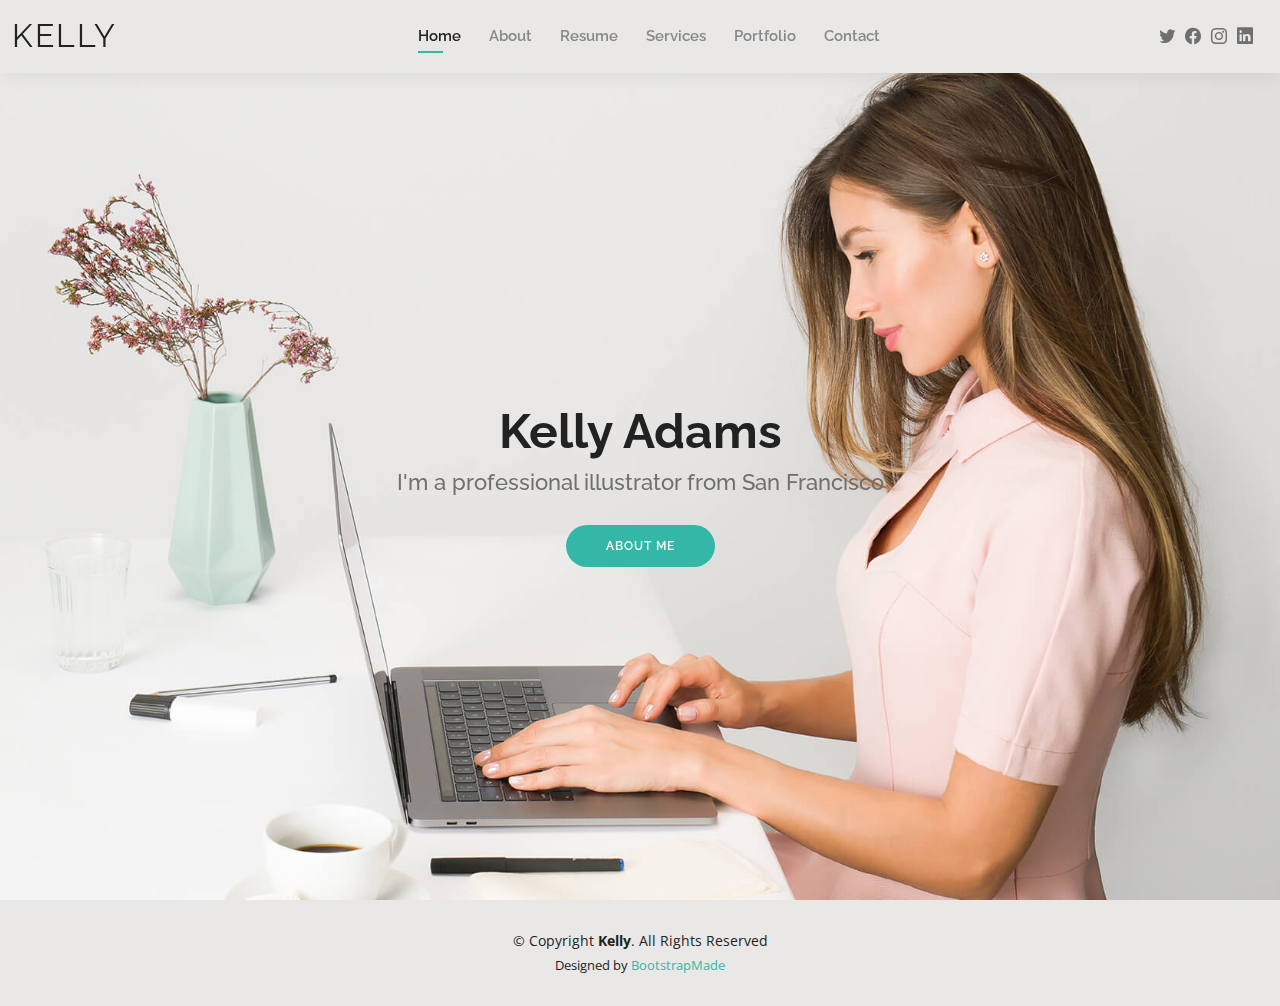
==== PersonalSite2/index.html @ 8f0695ad "commit adding pictures" ====
<!DOCTYPE html>
<html lang="en">

<head>
  <meta charset="utf-8">
  <meta content="width=device-width, initial-scale=1.0" name="viewport">

  <title>Kelly Bootstrap Template - Index</title>
  <meta content="" name="description">
  <meta content="" name="keywords">

  <!-- Favicons -->
  <link href="assets/img/favicon.png" rel="icon">
  <link href="assets/img/apple-touch-icon.png" rel="apple-touch-icon">

  <!-- Google Fonts -->
  <link href="https://fonts.googleapis.com/css?family=Open+Sans:300,300i,400,400i,600,600i,700,700i|Raleway:300,300i,400,400i,500,500i,600,600i,700,700i|Poppins:300,300i,400,400i,500,500i,600,600i,700,700i" rel="stylesheet">

  <!-- Vendor CSS Files -->
  <link href="assets/vendor/aos/aos.css" rel="stylesheet">
  <link href="assets/vendor/bootstrap/css/bootstrap.min.css" rel="stylesheet">
  <link href="assets/vendor/bootstrap-icons/bootstrap-icons.css" rel="stylesheet">
  <link href="assets/vendor/boxicons/css/boxicons.min.css" rel="stylesheet">
  <link href="assets/vendor/glightbox/css/glightbox.min.css" rel="stylesheet">
  <link href="assets/vendor/swiper/swiper-bundle.min.css" rel="stylesheet">

  <!-- Template Main CSS File -->
  <link href="assets/css/style.css" rel="stylesheet">

  <!-- =======================================================
  * Template Name: Kelly - v4.3.0
  * Template URL: https://bootstrapmade.com/kelly-free-bootstrap-cv-resume-html-template/
  * Author: BootstrapMade.com
  * License: https://bootstrapmade.com/license/
  ======================================================== -->
</head>

<body>

  <!-- ======= Header ======= -->
  <header id="header" class="fixed-top">
    <div class="container-fluid d-flex justify-content-between align-items-center">

      <h1 class="logo me-auto me-lg-0"><a href="index.html">Kelly</a></h1>
      <!-- Uncomment below if you prefer to use an image logo -->
      <!-- <a href="index.html" class="logo"><img src="assets/img/logo.png" alt="" class="img-fluid"></a>-->

      <nav id="navbar" class="navbar order-last order-lg-0">
        <ul>
          <li><a class="active" href="index.html">Home</a></li>
          <li><a href="about.html">About</a></li>
          <li><a href="resume.html">Resume</a></li>
          <li><a href="services.html">Services</a></li>
          <li><a href="portfolio.html">Portfolio</a></li>
          <li><a href="contact.html">Contact</a></li>
        </ul>
        <i class="bi bi-list mobile-nav-toggle"></i>
      </nav><!-- .navbar -->

      <div class="header-social-links">
        <a href="#" class="twitter"><i class="bi bi-twitter"></i></a>
        <a href="#" class="facebook"><i class="bi bi-facebook"></i></a>
        <a href="#" class="instagram"><i class="bi bi-instagram"></i></a>
        <a href="#" class="linkedin"><i class="bi bi-linkedin"></i></i></a>
      </div>

    </div>

  </header><!-- End Header -->

  <!-- ======= Hero Section ======= -->
  <section id="hero" class="d-flex align-items-center">
    <div class="container d-flex flex-column align-items-center" data-aos="zoom-in" data-aos-delay="100">
      <h1>Kelly Adams</h1>
      <h2>I'm a professional illustrator from San Francisco</h2>
      <a href="about.html" class="btn-about">About Me</a>
    </div>
  </section><!-- End Hero -->

  <!-- ======= Footer ======= -->
  <footer id="footer">
    <div class="container">
      <div class="copyright">
        &copy; Copyright <strong><span>Kelly</span></strong>. All Rights Reserved
      </div>
      <div class="credits">
        <!-- All the links in the footer should remain intact. -->
        <!-- You can delete the links only if you purchased the pro version. -->
        <!-- Licensing information: https://bootstrapmade.com/license/ -->
        <!-- Purchase the pro version with working PHP/AJAX contact form: https://bootstrapmade.com/kelly-free-bootstrap-cv-resume-html-template/ -->
        Designed by <a href="https://bootstrapmade.com/">BootstrapMade</a>
      </div>
    </div>
  </footer><!-- End  Footer -->

  <div id="preloader"></div>
  <a href="#" class="back-to-top d-flex align-items-center justify-content-center"><i class="bi bi-arrow-up-short"></i></a>

  <!-- Vendor JS Files -->
  <script src="assets/vendor/aos/aos.js"></script>
  <script src="assets/vendor/bootstrap/js/bootstrap.bundle.min.js"></script>
  <script src="assets/vendor/glightbox/js/glightbox.min.js"></script>
  <script src="assets/vendor/isotope-layout/isotope.pkgd.min.js"></script>
  <script src="assets/vendor/php-email-form/validate.js"></script>
  <script src="assets/vendor/purecounter/purecounter.js"></script>
  <script src="assets/vendor/swiper/swiper-bundle.min.js"></script>
  <script src="assets/vendor/waypoints/noframework.waypoints.js"></script>

  <!-- Template Main JS File -->
  <script src="assets/js/main.js"></script>

</body>

</html>
---- PersonalSite2/assets/css/style.css ----
/**
* Template Name: Kelly - v4.3.0
* Template URL: https://bootstrapmade.com/kelly-free-bootstrap-cv-resume-html-template/
* Author: BootstrapMade.com
* License: https://bootstrapmade.com/license/
*/

/*--------------------------------------------------------------
# General
--------------------------------------------------------------*/
body {
  font-family: "Open Sans", sans-serif;
  color: #444444;
}

a {
  color: #34b7a7;
  text-decoration: none;
}

a:hover {
  color: #51cdbe;
  text-decoration: none;
}

h1, h2, h3, h4, h5, h6 {
  font-family: "Raleway", sans-serif;
}

#main {
  margin-top: 50px;
}

@media (max-width: 992px) {
  #main {
    margin-top: 30px;
  }
}

/*--------------------------------------------------------------
# Preloader
--------------------------------------------------------------*/
#preloader {
  position: fixed;
  top: 0;
  left: 0;
  right: 0;
  bottom: 0;
  z-index: 9999;
  overflow: hidden;
  background: #fff;
}

#preloader:before {
  content: "";
  position: fixed;
  top: calc(50% - 30px);
  left: calc(50% - 30px);
  border: 6px solid #34b7a7;
  border-top-color: #dcf5f2;
  border-radius: 50%;
  width: 60px;
  height: 60px;
  -webkit-animation: animate-preloader 1s linear infinite;
  animation: animate-preloader 1s linear infinite;
}

@-webkit-keyframes animate-preloader {
  0% {
    transform: rotate(0deg);
  }
  100% {
    transform: rotate(360deg);
  }
}

@keyframes animate-preloader {
  0% {
    transform: rotate(0deg);
  }
  100% {
    transform: rotate(360deg);
  }
}

/*--------------------------------------------------------------
# Back to top button
--------------------------------------------------------------*/
.back-to-top {
  position: fixed;
  visibility: hidden;
  opacity: 0;
  right: 15px;
  bottom: 15px;
  z-index: 996;
  background: #34b7a7;
  width: 40px;
  height: 40px;
  border-radius: 50px;
  transition: all 0.4s;
}

.back-to-top i {
  font-size: 24px;
  color: #fff;
  line-height: 0;
}

.back-to-top:hover {
  background: #49cbbb;
  color: #fff;
}

.back-to-top.active {
  visibility: visible;
  opacity: 1;
}

/*--------------------------------------------------------------
# Header
--------------------------------------------------------------*/
#header {
  background: #e9e8e6;
  box-shadow: 0px 0px 25px 0 rgba(0, 0, 0, 0.08);
  z-index: 997;
  padding: 15px 0;
}

#header .logo {
  font-size: 32px;
  margin: 0;
  padding: 0;
  line-height: 1;
  font-weight: 400;
  letter-spacing: 2px;
  text-transform: uppercase;
}

#header .logo a {
  color: #222222;
}

#header .logo img {
  max-height: 40px;
}

@media (max-width: 992px) {
  #header .logo {
    font-size: 28px;
  }
}

/*--------------------------------------------------------------
# Header Social Links
--------------------------------------------------------------*/
.header-social-links {
  padding-right: 15px;
}

.header-social-links a {
  color: #6f6f6f;
  padding-left: 6px;
  display: inline-block;
  line-height: 0px;
  transition: 0.3s;
  font-size: 16px;
}

.header-social-links a:hover {
  color: #34b7a7;
}

/*--------------------------------------------------------------
# Navigation Menu
--------------------------------------------------------------*/
/**
* Desktop Navigation 
*/
.navbar {
  padding: 0;
}

.navbar ul {
  margin: 0;
  padding: 0;
  display: flex;
  list-style: none;
  align-items: center;
}

.navbar li {
  position: relative;
  padding: 10px 0 10px 28px;
}

.navbar a, .navbar a:focus {
  display: flex;
  align-items: center;
  justify-content: space-between;
  font-family: "Raleway", sans-serif;
  font-size: 15px;
  font-weight: 600;
  color: #888888;
  white-space: nowrap;
  transition: 0.3s;
  position: relative;
}

.navbar a i, .navbar a:focus i {
  font-size: 12px;
  line-height: 0;
  margin-left: 5px;
}

.navbar > ul > li > a:before {
  content: "";
  position: absolute;
  width: 0;
  height: 2px;
  bottom: -5px;
  left: 0;
  background-color: #34b7a7;
  visibility: hidden;
  width: 0px;
  transition: all 0.3s ease-in-out 0s;
}

.navbar a:hover:before, .navbar li:hover > a:before, .navbar .active:before {
  visibility: visible;
  width: 25px;
}

.navbar a:hover, .navbar .active, .navbar .active:focus, .navbar li:hover > a {
  color: #222222;
}

.navbar .dropdown ul {
  display: block;
  position: absolute;
  left: 14px;
  top: calc(100% + 30px);
  margin: 0;
  padding: 10px 0;
  z-index: 99;
  opacity: 0;
  visibility: hidden;
  background: #fff;
  box-shadow: 0px 0px 30px rgba(127, 137, 161, 0.25);
  transition: 0.3s;
  border-radius: 4px;
}

.navbar .dropdown ul li {
  min-width: 200px;
  padding: 0;
}

.navbar .dropdown ul a {
  padding: 10px 20px;
  font-size: 15px;
  text-transform: none;
  font-weight: 600;
}

.navbar .dropdown ul a i {
  font-size: 12px;
}

.navbar .dropdown ul a:hover, .navbar .dropdown ul .active:hover, .navbar .dropdown ul li:hover > a {
  color: #34b7a7;
}

.navbar .dropdown:hover > ul {
  opacity: 1;
  top: 100%;
  visibility: visible;
}

.navbar .dropdown .dropdown ul {
  top: 0;
  left: calc(100% - 30px);
  visibility: hidden;
}

.navbar .dropdown .dropdown:hover > ul {
  opacity: 1;
  top: 0;
  left: 100%;
  visibility: visible;
}

@media (max-width: 1366px) {
  .navbar .dropdown .dropdown ul {
    left: -90%;
  }
  .navbar .dropdown .dropdown:hover > ul {
    left: -100%;
  }
}

/**
* Mobile Navigation 
*/
.mobile-nav-toggle {
  color: #222222;
  font-size: 28px;
  cursor: pointer;
  display: none;
  line-height: 0;
  transition: 0.5s;
}

.mobile-nav-toggle.bi-x {
  color: #fff;
}

@media (max-width: 991px) {
  .mobile-nav-toggle {
    display: block;
  }
  .navbar ul {
    display: none;
  }
}

.navbar-mobile {
  position: fixed;
  overflow: hidden;
  top: 0;
  right: 0;
  left: 0;
  bottom: 0;
  background: rgba(9, 9, 9, 0.9);
  transition: 0.3s;
  z-index: 999;
}

.navbar-mobile .mobile-nav-toggle {
  position: absolute;
  top: 15px;
  right: 15px;
}

.navbar-mobile ul {
  display: block;
  position: absolute;
  top: 55px;
  right: 15px;
  bottom: 15px;
  left: 15px;
  padding: 10px 0;
  border-radius: 10px;
  background-color: #fff;
  overflow-y: auto;
  transition: 0.3s;
}

.navbar-mobile a {
  font-size: 15px;
  padding-right: 15px;
  color: #222222;
}

.navbar-mobile a:hover, .navbar-mobile .active, .navbar-mobile li:hover > a {
  color: #34b7a7;
}

.navbar-mobile .getstarted {
  margin: 15px;
}

.navbar-mobile .dropdown ul {
  position: static;
  display: none;
  margin: 10px 20px;
  padding: 10px 0;
  z-index: 99;
  opacity: 1;
  visibility: visible;
  background: #fff;
  box-shadow: 0px 0px 30px rgba(127, 137, 161, 0.25);
}

.navbar-mobile .dropdown ul li {
  min-width: 200px;
}

.navbar-mobile .dropdown ul a {
  padding: 10px 20px;
}

.navbar-mobile .dropdown ul a i {
  font-size: 12px;
}

.navbar-mobile .dropdown ul a:hover, .navbar-mobile .dropdown ul .active:hover, .navbar-mobile .dropdown ul li:hover > a {
  color: #34b7a7;
}

.navbar-mobile .dropdown > .dropdown-active {
  display: block;
}

/*--------------------------------------------------------------
# Hero Section
--------------------------------------------------------------*/
#hero {
  width: 100%;
  height: 100vh;
  background: url("../img/hero-bg.jpg") top right;
  background-size: cover;
}

#hero .container {
  padding-top: 70px;
  position: relative;
}

@media (max-width: 992px) {
  #hero .container {
    padding-top: 58px;
  }
}

#hero h1 {
  margin: 0;
  font-size: 48px;
  font-weight: 700;
  line-height: 56px;
  color: #222222;
}

#hero h2 {
  color: #6f6f6f;
  margin: 10px 0 0 0;
  font-size: 22px;
}

#hero .btn-about {
  font-family: "Raleway", sans-serif;
  text-transform: uppercase;
  font-weight: 600;
  font-size: 12px;
  letter-spacing: 1px;
  display: inline-block;
  padding: 12px 40px;
  border-radius: 50px;
  transition: 0.5s;
  margin-top: 30px;
  color: #fff;
  background: #34b7a7;
}

#hero .btn-about:hover {
  background: #3dc8b7;
}

@media (min-width: 1024px) {
  #hero {
    background-attachment: fixed;
  }
}

@media (max-width: 992px) {
  #hero:before {
    content: "";
    background: rgba(255, 255, 255, 0.8);
    position: absolute;
    bottom: 0;
    top: 0;
    left: 0;
    right: 0;
  }
  #hero h1 {
    font-size: 28px;
    line-height: 36px;
  }
  #hero h2 {
    font-size: 18px;
    line-height: 24px;
  }
}

/*--------------------------------------------------------------
# Sections General
--------------------------------------------------------------*/
section {
  padding: 60px 0;
}

.section-bg {
  background-color: #e7f8f6;
}

.section-title {
  text-align: center;
  padding-bottom: 30px;
}

.section-title h2 {
  font-size: 32px;
  font-weight: bold;
  text-transform: uppercase;
  margin-bottom: 20px;
  padding-bottom: 20px;
  position: relative;
}

.section-title h2::after {
  content: '';
  position: absolute;
  display: block;
  width: 50px;
  height: 3px;
  background: #34b7a7;
  bottom: 0;
  left: calc(50% - 25px);
}

.section-title p {
  margin-bottom: 0;
}

/*--------------------------------------------------------------
# Cta
--------------------------------------------------------------*/
.cta {
  background: linear-gradient(rgba(0, 0, 0, 0.6), rgba(0, 0, 0, 0.6)), url("../img/bg-1.jpg") fixed center center;
  background-size: cover;
  padding: 80px 0;
}

.cta h3 {
  color: #fff;
  font-size: 28px;
  font-weight: 700;
}

.cta p {
  color: #fff;
}

.cta .cta-btn {
  font-family: "Raleway", sans-serif;
  text-transform: uppercase;
  font-weight: 500;
  font-size: 16px;
  letter-spacing: 1px;
  display: inline-block;
  padding: 8px 20px;
  border-radius: 2px;
  transition: 0.5s;
  margin: 10px;
  border: 2px solid #fff;
  color: #fff;
}

.cta .cta-btn:hover {
  background: #34b7a7;
  border: 2px solid #34b7a7;
}

@media (max-width: 1024px) {
  .cta {
    background-attachment: scroll;
  }
}

@media (min-width: 769px) {
  .cta .cta-btn-container {
    display: flex;
    align-items: center;
    justify-content: flex-end;
  }
}

/*--------------------------------------------------------------
# About
--------------------------------------------------------------*/
.about .content h3 {
  font-weight: 700;
  font-size: 26px;
  color: #555555;
}

.about .content ul {
  list-style: none;
  padding: 0;
}

.about .content ul li {
  padding-bottom: 10px;
}

.about .content ul i {
  font-size: 20px;
  padding-right: 2px;
  color: #34b7a7;
}

.about .content p:last-child {
  margin-bottom: 0;
}

/*--------------------------------------------------------------
# Skills
--------------------------------------------------------------*/
.skills .progress {
  height: 60px;
  display: block;
  background: none;
  border-radius: 0;
}

.skills .progress .skill {
  padding: 10px 0;
  margin: 0 0 6px 0;
  text-transform: uppercase;
  display: block;
  font-weight: 600;
  font-family: "Poppins", sans-serif;
  color: #222222;
}

.skills .progress .skill .val {
  float: right;
  font-style: normal;
}

.skills .progress-bar-wrap {
  background: #f3f3f3;
}

.skills .progress-bar {
  width: 1px;
  height: 10px;
  transition: .9s;
  background-color: #34b7a7;
}

/*--------------------------------------------------------------
# Facts
--------------------------------------------------------------*/
.facts .counters span {
  font-size: 48px;
  display: block;
  color: #34b7a7;
}

.facts .counters p {
  padding: 0;
  margin: 0 0 20px 0;
  font-family: "Raleway", sans-serif;
  font-size: 14px;
}

/*--------------------------------------------------------------
# Testimonials
--------------------------------------------------------------*/
.testimonials .section-header {
  margin-bottom: 40px;
}

.testimonials .testimonial-item {
  text-align: center;
}

.testimonials .testimonial-item .testimonial-img {
  width: 120px;
  border-radius: 50%;
  border: 4px solid #fff;
  margin: 0 auto;
}

.testimonials .testimonial-item h3 {
  font-size: 20px;
  font-weight: bold;
  margin: 10px 0 5px 0;
  color: #111;
}

.testimonials .testimonial-item h4 {
  font-size: 14px;
  color: #999;
  margin: 0 0 15px 0;
}

.testimonials .testimonial-item .quote-icon-left, .testimonials .testimonial-item .quote-icon-right {
  color: #c8efea;
  font-size: 26px;
}

.testimonials .testimonial-item .quote-icon-left {
  display: inline-block;
  left: -5px;
  position: relative;
}

.testimonials .testimonial-item .quote-icon-right {
  display: inline-block;
  right: -5px;
  position: relative;
  top: 10px;
}

.testimonials .testimonial-item p {
  font-style: italic;
  margin: 0 auto 15px auto;
}

@media (min-width: 992px) {
  .testimonials .testimonial-item p {
    width: 80%;
  }
}

.testimonials .swiper-pagination {
  margin-top: 20px;
  position: relative;
}

.testimonials .swiper-pagination .swiper-pagination-bullet {
  width: 12px;
  height: 12px;
  background-color: #fff;
  opacity: 1;
  border: 1px solid #34b7a7;
}

.testimonials .swiper-pagination .swiper-pagination-bullet-active {
  background-color: #34b7a7;
}

/*--------------------------------------------------------------
# Resume
--------------------------------------------------------------*/
.resume .resume-title {
  font-size: 26px;
  font-weight: 400;
  margin-top: 20px;
  margin-bottom: 20px;
  color: #222222;
}

.resume .resume-item {
  padding: 0 0 20px 20px;
  margin-top: -2px;
  border-left: 2px solid #34b7a7;
  position: relative;
}

.resume .resume-item h4 {
  line-height: 18px;
  font-size: 18px;
  font-weight: 600;
  font-family: "Poppins", sans-serif;
  color: #1d685f;
  margin-bottom: 10px;
}

.resume .resume-item h5 {
  font-size: 16px;
  background: #effbf9;
  padding: 5px 15px;
  display: inline-block;
  font-weight: 600;
  margin-bottom: 10px;
  color: #34b7a7;
}

.resume .resume-item ul {
  padding-left: 20px;
}

.resume .resume-item ul li {
  padding-bottom: 10px;
}

.resume .resume-item:last-child {
  padding-bottom: 0;
}

.resume .resume-item::before {
  content: "";
  position: absolute;
  width: 16px;
  height: 16px;
  border-radius: 50px;
  left: -9px;
  top: 0;
  background: #fff;
  border: 2px solid #34b7a7;
}

/*--------------------------------------------------------------
# Services
--------------------------------------------------------------*/
.services .icon-box {
  text-align: center;
  padding: 70px 20px 80px 20px;
  transition: all ease-in-out 0.3s;
  background: #fff;
  box-shadow: 0px 0 35px 0 rgba(0, 0, 0, 0.08);
}

.services .icon-box .icon {
  margin: 0 auto;
  width: 100px;
  height: 100px;
  display: flex;
  align-items: center;
  justify-content: center;
  transition: ease-in-out 0.3s;
  position: relative;
}

.services .icon-box .icon i {
  font-size: 36px;
  transition: 0.5s;
  position: relative;
}

.services .icon-box .icon svg {
  position: absolute;
  top: 0;
  left: 0;
}

.services .icon-box .icon svg path {
  transition: 0.5s;
  fill: #f5f5f5;
}

.services .icon-box h4 {
  font-weight: 600;
  margin: 10px 0 15px 0;
  font-size: 22px;
}

.services .icon-box h4 a {
  color: #222222;
  transition: ease-in-out 0.3s;
}

.services .icon-box p {
  line-height: 24px;
  font-size: 14px;
  margin-bottom: 0;
}

.services .iconbox-blue i {
  color: #47aeff;
}

.services .iconbox-blue:hover .icon i {
  color: #fff;
}

.services .iconbox-blue:hover .icon path {
  fill: #47aeff;
}

.services .iconbox-orange i {
  color: #ffa76e;
}

.services .iconbox-orange:hover .icon i {
  color: #fff;
}

.services .iconbox-orange:hover .icon path {
  fill: #ffa76e;
}

.services .iconbox-pink i {
  color: #e80368;
}

.services .iconbox-pink:hover .icon i {
  color: #fff;
}

.services .iconbox-pink:hover .icon path {
  fill: #e80368;
}

.services .iconbox-yellow i {
  color: #ffbb2c;
}

.services .iconbox-yellow:hover .icon i {
  color: #fff;
}

.services .iconbox-yellow:hover .icon path {
  fill: #ffbb2c;
}

.services .iconbox-red i {
  color: #ff5828;
}

.services .iconbox-red:hover .icon i {
  color: #fff;
}

.services .iconbox-red:hover .icon path {
  fill: #ff5828;
}

.services .iconbox-teal i {
  color: #11dbcf;
}

.services .iconbox-teal:hover .icon i {
  color: #fff;
}

.services .iconbox-teal:hover .icon path {
  fill: #11dbcf;
}

/*--------------------------------------------------------------
# Portfolio
--------------------------------------------------------------*/
.portfolio .portfolio-item {
  margin-bottom: 30px;
}

.portfolio #portfolio-flters {
  padding: 0;
  margin: 0 auto 20px auto;
  list-style: none;
  text-align: center;
}

.portfolio #portfolio-flters li {
  cursor: pointer;
  display: inline-block;
  padding: 8px 16px 10px 16px;
  font-size: 13px;
  font-weight: 500;
  line-height: 1;
  text-transform: uppercase;
  color: #444444;
  margin-bottom: 5px;
  transition: all 0.3s ease-in-out;
  border-radius: 50px;
}

.portfolio #portfolio-flters li:hover, .portfolio #portfolio-flters li.filter-active {
  color: #fff;
  background: #34b7a7;
}

.portfolio #portfolio-flters li:last-child {
  margin-right: 0;
}

.portfolio .portfolio-wrap {
  transition: 0.3s;
  position: relative;
  overflow: hidden;
  z-index: 1;
  background: rgba(34, 34, 34, 0.6);
}

.portfolio .portfolio-wrap::before {
  content: "";
  background: rgba(34, 34, 34, 0.6);
  position: absolute;
  left: 0;
  right: 0;
  top: 0;
  bottom: 0;
  transition: all ease-in-out 0.3s;
  z-index: 2;
  opacity: 0;
}

.portfolio .portfolio-wrap img {
  transition: all ease-in-out 0.3s;
}

.portfolio .portfolio-wrap .portfolio-info {
  opacity: 0;
  position: absolute;
  top: 0;
  left: 0;
  right: 0;
  bottom: 0;
  z-index: 3;
  transition: all ease-in-out 0.3s;
  display: flex;
  flex-direction: column;
  justify-content: flex-end;
  align-items: flex-start;
  padding: 20px;
}

.portfolio .portfolio-wrap .portfolio-info h4 {
  font-size: 20px;
  color: #fff;
  font-weight: 600;
}

.portfolio .portfolio-wrap .portfolio-info p {
  color: rgba(255, 255, 255, 0.7);
  font-size: 14px;
  text-transform: uppercase;
  padding: 0;
  margin: 0;
  font-style: italic;
}

.portfolio .portfolio-wrap .portfolio-links {
  text-align: center;
  z-index: 4;
}

.portfolio .portfolio-wrap .portfolio-links a {
  color: #fff;
  margin: 0 5px 0 0;
  font-size: 28px;
  display: inline-block;
  transition: 0.3s;
}

.portfolio .portfolio-wrap .portfolio-links a:hover {
  color: #78d9cd;
}

.portfolio .portfolio-wrap:hover::before {
  opacity: 1;
}

.portfolio .portfolio-wrap:hover img {
  transform: scale(1.2);
}

.portfolio .portfolio-wrap:hover .portfolio-info {
  opacity: 1;
}

/*--------------------------------------------------------------
# Portfolio Details
--------------------------------------------------------------*/
.portfolio-details {
  padding-top: 0;
}

.portfolio-details .portfolio-details-slider img {
  width: 100%;
}

.portfolio-details .portfolio-details-slider .swiper-pagination {
  margin-top: 20px;
  position: relative;
}

.portfolio-details .portfolio-details-slider .swiper-pagination .swiper-pagination-bullet {
  width: 12px;
  height: 12px;
  background-color: #fff;
  opacity: 1;
  border: 1px solid #34b7a7;
}

.portfolio-details .portfolio-details-slider .swiper-pagination .swiper-pagination-bullet-active {
  background-color: #34b7a7;
}

.portfolio-details .portfolio-info {
  padding: 30px;
  box-shadow: 0px 0 30px rgba(34, 34, 34, 0.08);
}

.portfolio-details .portfolio-info h3 {
  font-size: 22px;
  font-weight: 700;
  margin-bottom: 20px;
  padding-bottom: 20px;
  border-bottom: 1px solid #eee;
}

.portfolio-details .portfolio-info ul {
  list-style: none;
  padding: 0;
  font-size: 15px;
}

.portfolio-details .portfolio-info ul li + li {
  margin-top: 10px;
}

.portfolio-details .portfolio-description {
  padding-top: 30px;
}

.portfolio-details .portfolio-description h2 {
  font-size: 26px;
  font-weight: 700;
  margin-bottom: 20px;
}

.portfolio-details .portfolio-description p {
  padding: 0;
}

/*--------------------------------------------------------------
# Contact
--------------------------------------------------------------*/
.contact .info {
  width: 100%;
  background: #fff;
}

.contact .info i {
  font-size: 20px;
  color: #34b7a7;
  float: left;
  width: 44px;
  height: 44px;
  background: #effbf9;
  display: flex;
  justify-content: center;
  align-items: center;
  border-radius: 50px;
  transition: all 0.3s ease-in-out;
}

.contact .info h4 {
  padding: 0 0 0 60px;
  font-size: 22px;
  font-weight: 600;
  margin-bottom: 5px;
  color: #222222;
}

.contact .info p {
  padding: 0 0 0 60px;
  margin-bottom: 0;
  font-size: 14px;
  color: #555555;
}

.contact .info .email, .contact .info .phone {
  margin-top: 40px;
}

.contact .info .email:hover i, .contact .info .address:hover i, .contact .info .phone:hover i {
  background: #34b7a7;
  color: #fff;
}

.contact .php-email-form {
  width: 100%;
  background: #fff;
}

.contact .php-email-form .form-group {
  padding-bottom: 8px;
}

.contact .php-email-form .error-message {
  display: none;
  color: #fff;
  background: #ed3c0d;
  text-align: center;
  padding: 15px;
  font-weight: 600;
}

.contact .php-email-form .sent-message {
  display: none;
  color: #fff;
  background: #18d26e;
  text-align: center;
  padding: 15px;
  font-weight: 600;
}

.contact .php-email-form .loading {
  display: none;
  background: #fff;
  text-align: center;
  padding: 15px;
}

.contact .php-email-form .loading:before {
  content: "";
  display: inline-block;
  border-radius: 50%;
  width: 24px;
  height: 24px;
  margin: 0 10px -6px 0;
  border: 3px solid #18d26e;
  border-top-color: #eee;
  -webkit-animation: animate-loading 1s linear infinite;
  animation: animate-loading 1s linear infinite;
}

.contact .php-email-form input, .contact .php-email-form textarea {
  border-radius: 4px;
  box-shadow: none;
  font-size: 14px;
}

.contact .php-email-form input:focus, .contact .php-email-form textarea:focus {
  border-color: #34b7a7;
}

.contact .php-email-form input {
  height: 44px;
}

.contact .php-email-form textarea {
  padding: 10px 12px;
}

.contact .php-email-form button[type="submit"] {
  background: #34b7a7;
  border: 0;
  padding: 10px 30px 12px 30px;
  color: #fff;
  transition: 0.4s;
  border-radius: 50px;
}

.contact .php-email-form button[type="submit"]:hover {
  background: #3dc8b7;
}

@-webkit-keyframes animate-loading {
  0% {
    transform: rotate(0deg);
  }
  100% {
    transform: rotate(360deg);
  }
}

@keyframes animate-loading {
  0% {
    transform: rotate(0deg);
  }
  100% {
    transform: rotate(360deg);
  }
}

/*--------------------------------------------------------------
# Footer
--------------------------------------------------------------*/
#footer {
  background: #e9e8e6;
  padding: 30px 0;
  color: #222222;
  font-size: 14px;
  text-align: center;
}

#footer .credits {
  padding-top: 5px;
  font-size: 13px;
}

#footer .credits a {
  color: #34b7a7;
}
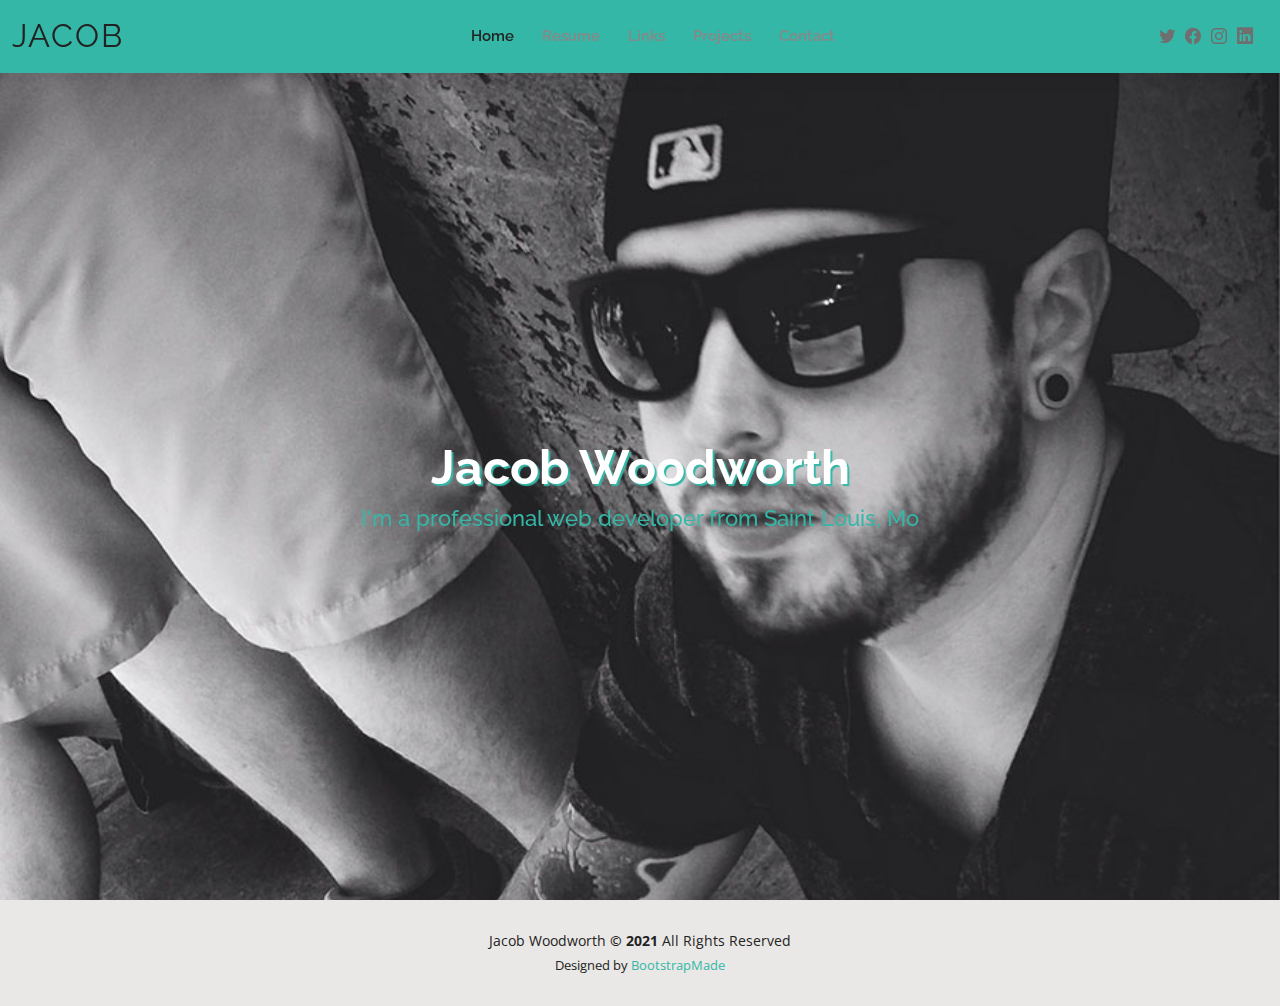
==== commit e9b6eb58: "Adding Changes Commit" ====
--- a/PersonalSite2/index.html
+++ b/PersonalSite2/index.html
@@ -1,113 +1,110 @@
-<!DOCTYPE html>
+﻿<!DOCTYPE html>
 <html lang="en">
 
 <head>
-  <meta charset="utf-8">
-  <meta content="width=device-width, initial-scale=1.0" name="viewport">
+    <meta charset="utf-8">
+    <meta content="width=device-width, initial-scale=1.0" name="viewport">
 
-  <title>Kelly Bootstrap Template - Index</title>
-  <meta content="" name="description">
-  <meta content="" name="keywords">
+    <title>Jacob Woodworth Personal Site</title>
+    <meta content="" name="description">
+    <meta content="" name="keywords">
 
-  <!-- Favicons -->
-  <link href="assets/img/favicon.png" rel="icon">
-  <link href="assets/img/apple-touch-icon.png" rel="apple-touch-icon">
+    <!-- Favicons -->
+    <link href="assets/img/favicon.png" rel="icon">
+    <link href="assets/img/apple-touch-icon.png" rel="apple-touch-icon">
 
-  <!-- Google Fonts -->
-  <link href="https://fonts.googleapis.com/css?family=Open+Sans:300,300i,400,400i,600,600i,700,700i|Raleway:300,300i,400,400i,500,500i,600,600i,700,700i|Poppins:300,300i,400,400i,500,500i,600,600i,700,700i" rel="stylesheet">
+    <!-- Google Fonts -->
+    <link href="https://fonts.googleapis.com/css?family=Open+Sans:300,300i,400,400i,600,600i,700,700i|Raleway:300,300i,400,400i,500,500i,600,600i,700,700i|Poppins:300,300i,400,400i,500,500i,600,600i,700,700i" rel="stylesheet">
 
-  <!-- Vendor CSS Files -->
-  <link href="assets/vendor/aos/aos.css" rel="stylesheet">
-  <link href="assets/vendor/bootstrap/css/bootstrap.min.css" rel="stylesheet">
-  <link href="assets/vendor/bootstrap-icons/bootstrap-icons.css" rel="stylesheet">
-  <link href="assets/vendor/boxicons/css/boxicons.min.css" rel="stylesheet">
-  <link href="assets/vendor/glightbox/css/glightbox.min.css" rel="stylesheet">
-  <link href="assets/vendor/swiper/swiper-bundle.min.css" rel="stylesheet">
+    <!-- Vendor CSS Files -->
+    <link href="assets/vendor/aos/aos.css" rel="stylesheet">
+    <link href="assets/vendor/bootstrap/css/bootstrap.min.css" rel="stylesheet">
+    <link href="assets/vendor/bootstrap-icons/bootstrap-icons.css" rel="stylesheet">
+    <link href="assets/vendor/boxicons/css/boxicons.min.css" rel="stylesheet">
+    <link href="assets/vendor/glightbox/css/glightbox.min.css" rel="stylesheet">
+    <link href="assets/vendor/swiper/swiper-bundle.min.css" rel="stylesheet">
 
-  <!-- Template Main CSS File -->
-  <link href="assets/css/style.css" rel="stylesheet">
+    <!-- Template Main CSS File -->
+    <link href="assets/css/style.css" rel="stylesheet">
 
-  <!-- =======================================================
-  * Template Name: Kelly - v4.3.0
-  * Template URL: https://bootstrapmade.com/kelly-free-bootstrap-cv-resume-html-template/
-  * Author: BootstrapMade.com
-  * License: https://bootstrapmade.com/license/
-  ======================================================== -->
+    <!-- =======================================================
+    * Template Name: Kelly - v4.3.0
+    * Template URL: https://bootstrapmade.com/kelly-free-bootstrap-cv-resume-html-template/
+    * Author: BootstrapMade.com
+    * License: https://bootstrapmade.com/license/
+    ======================================================== -->
 </head>
 
 <body>
 
-  <!-- ======= Header ======= -->
-  <header id="header" class="fixed-top">
-    <div class="container-fluid d-flex justify-content-between align-items-center">
+    <!-- ======= Header ======= -->
+    <header id="header" class="fixed-top">
+        <div class="container-fluid d-flex justify-content-between align-items-center">
 
-      <h1 class="logo me-auto me-lg-0"><a href="index.html">Kelly</a></h1>
-      <!-- Uncomment below if you prefer to use an image logo -->
-      <!-- <a href="index.html" class="logo"><img src="assets/img/logo.png" alt="" class="img-fluid"></a>-->
+            <h1 class="logo me-auto me-lg-0"><a href="index.html">Jacob</a></h1>
+            <!-- Uncomment below if you prefer to use an image logo -->
+            <!-- <a href="index.html" class="logo"><img src="assets/img/logo.png" alt="" class="img-fluid"></a>-->
 
-      <nav id="navbar" class="navbar order-last order-lg-0">
-        <ul>
-          <li><a class="active" href="index.html">Home</a></li>
-          <li><a href="about.html">About</a></li>
-          <li><a href="resume.html">Resume</a></li>
-          <li><a href="services.html">Services</a></li>
-          <li><a href="portfolio.html">Portfolio</a></li>
-          <li><a href="contact.html">Contact</a></li>
-        </ul>
-        <i class="bi bi-list mobile-nav-toggle"></i>
-      </nav><!-- .navbar -->
+            <nav id="navbar" class="navbar order-last order-lg-0">
+                <ul>
+                    <li><a class="active" href="index.html">Home</a></li>
+                    <li><a href="resume.html">Resume</a></li>
+                    <li><a href="links.html">Links</a></li>
+                    <li><a href="projects.html">Projects</a></li>
+                    <li><a href="contact.html">Contact</a></li>
+                </ul>
+                <i class="bi bi-list mobile-nav-toggle"></i>
+            </nav><!-- .navbar -->
 
-      <div class="header-social-links">
-        <a href="#" class="twitter"><i class="bi bi-twitter"></i></a>
-        <a href="#" class="facebook"><i class="bi bi-facebook"></i></a>
-        <a href="#" class="instagram"><i class="bi bi-instagram"></i></a>
-        <a href="#" class="linkedin"><i class="bi bi-linkedin"></i></i></a>
-      </div>
+            <div class="header-social-links">
+                <a href="#" class="twitter"><i class="bi bi-twitter"></i></a>
+                <a href="#" class="facebook"><i class="bi bi-facebook"></i></a>
+                <a href="#" class="instagram"><i class="bi bi-instagram"></i></a>
+                <a href="#" class="linkedin"><i class="bi bi-linkedin"></i></i></a>
+            </div>
 
-    </div>
+        </div>
 
-  </header><!-- End Header -->
+    </header><!-- End Header -->
+    <!-- ======= Hero Section ======= -->
+    <section id="hero" class="d-flex align-items-center">
+        <div class="container d-flex flex-column align-items-center" data-aos="zoom-in" data-aos-delay="100">
+            <h1>Jacob Woodworth</h1>
+            <h2>I'm a professional web developer from Saint Louis, Mo</h2>
+            <!--<a href="about.html" class="btn-about">About Me</a>-->
+        </div>
+    </section><!-- End Hero -->
+    <!-- ======= Footer ======= -->
+    <footer id="footer">
+        <div class="container">
+            <div class="copyright">
+                Jacob Woodworth<strong><span> &copy; 2021</span></strong> All Rights Reserved
+            </div>
+            <div class="credits">
+                <!-- All the links in the footer should remain intact. -->
+                <!-- You can delete the links only if you purchased the pro version. -->
+                <!-- Licensing information: https://bootstrapmade.com/license/ -->
+                <!-- Purchase the pro version with working PHP/AJAX contact form: https://bootstrapmade.com/kelly-free-bootstrap-cv-resume-html-template/ -->
+                Designed by <a href="https://bootstrapmade.com/">BootstrapMade</a>
+            </div>
+        </div>
+    </footer><!-- End  Footer -->
 
-  <!-- ======= Hero Section ======= -->
-  <section id="hero" class="d-flex align-items-center">
-    <div class="container d-flex flex-column align-items-center" data-aos="zoom-in" data-aos-delay="100">
-      <h1>Kelly Adams</h1>
-      <h2>I'm a professional illustrator from San Francisco</h2>
-      <a href="about.html" class="btn-about">About Me</a>
-    </div>
-  </section><!-- End Hero -->
+    <div id="preloader"></div>
+    <a href="#" class="back-to-top d-flex align-items-center justify-content-center"><i class="bi bi-arrow-up-short"></i></a>
 
-  <!-- ======= Footer ======= -->
-  <footer id="footer">
-    <div class="container">
-      <div class="copyright">
-        &copy; Copyright <strong><span>Kelly</span></strong>. All Rights Reserved
-      </div>
-      <div class="credits">
-        <!-- All the links in the footer should remain intact. -->
-        <!-- You can delete the links only if you purchased the pro version. -->
-        <!-- Licensing information: https://bootstrapmade.com/license/ -->
-        <!-- Purchase the pro version with working PHP/AJAX contact form: https://bootstrapmade.com/kelly-free-bootstrap-cv-resume-html-template/ -->
-        Designed by <a href="https://bootstrapmade.com/">BootstrapMade</a>
-      </div>
-    </div>
-  </footer><!-- End  Footer -->
+    <!-- Vendor JS Files -->
+    <script src="assets/vendor/aos/aos.js"></script>
+    <script src="assets/vendor/bootstrap/js/bootstrap.bundle.min.js"></script>
+    <script src="assets/vendor/glightbox/js/glightbox.min.js"></script>
+    <script src="assets/vendor/isotope-layout/isotope.pkgd.min.js"></script>
+    <script src="assets/vendor/php-email-form/validate.js"></script>
+    <script src="assets/vendor/purecounter/purecounter.js"></script>
+    <script src="assets/vendor/swiper/swiper-bundle.min.js"></script>
+    <script src="assets/vendor/waypoints/noframework.waypoints.js"></script>
 
-  <div id="preloader"></div>
-  <a href="#" class="back-to-top d-flex align-items-center justify-content-center"><i class="bi bi-arrow-up-short"></i></a>
-
-  <!-- Vendor JS Files -->
-  <script src="assets/vendor/aos/aos.js"></script>
-  <script src="assets/vendor/bootstrap/js/bootstrap.bundle.min.js"></script>
-  <script src="assets/vendor/glightbox/js/glightbox.min.js"></script>
-  <script src="assets/vendor/isotope-layout/isotope.pkgd.min.js"></script>
-  <script src="assets/vendor/php-email-form/validate.js"></script>
-  <script src="assets/vendor/purecounter/purecounter.js"></script>
-  <script src="assets/vendor/swiper/swiper-bundle.min.js"></script>
-  <script src="assets/vendor/waypoints/noframework.waypoints.js"></script>
-
-  <!-- Template Main JS File -->
-  <script src="assets/js/main.js"></script>
+    <!-- Template Main JS File -->
+    <script src="assets/js/main.js"></script>
 
 </body>
 
--- a/PersonalSite2/assets/css/style.css
+++ b/PersonalSite2/assets/css/style.css
@@ -9,166 +9,168 @@
 # General
 --------------------------------------------------------------*/
 body {
-  font-family: "Open Sans", sans-serif;
-  color: #444444;
+    font-family: "Open Sans", sans-serif;
+    color: #444444;
 }
 
 a {
-  color: #34b7a7;
-  text-decoration: none;
-}
-
-a:hover {
-  color: #51cdbe;
-  text-decoration: none;
-}
+    color: #34b7a7;
+    text-decoration: none;
+}
+
+    a:hover {
+        color: #51cdbe;
+        text-decoration: none;
+    }
 
 h1, h2, h3, h4, h5, h6 {
-  font-family: "Raleway", sans-serif;
+    font-family: "Raleway", sans-serif;
 }
 
 #main {
-  margin-top: 50px;
+    margin-top: 50px;
 }
 
 @media (max-width: 992px) {
-  #main {
-    margin-top: 30px;
-  }
+    #main {
+        margin-top: 30px;
+    }
 }
 
 /*--------------------------------------------------------------
 # Preloader
 --------------------------------------------------------------*/
 #preloader {
-  position: fixed;
-  top: 0;
-  left: 0;
-  right: 0;
-  bottom: 0;
-  z-index: 9999;
-  overflow: hidden;
-  background: #fff;
-}
-
-#preloader:before {
-  content: "";
-  position: fixed;
-  top: calc(50% - 30px);
-  left: calc(50% - 30px);
-  border: 6px solid #34b7a7;
-  border-top-color: #dcf5f2;
-  border-radius: 50%;
-  width: 60px;
-  height: 60px;
-  -webkit-animation: animate-preloader 1s linear infinite;
-  animation: animate-preloader 1s linear infinite;
-}
+    position: fixed;
+    top: 0;
+    left: 0;
+    right: 0;
+    bottom: 0;
+    z-index: 9999;
+    overflow: hidden;
+    background: #fff;
+}
+
+    #preloader:before {
+        content: "";
+        position: fixed;
+        top: calc(50% - 30px);
+        left: calc(50% - 30px);
+        border: 6px solid #34b7a7;
+        border-top-color: #dcf5f2;
+        border-radius: 50%;
+        width: 60px;
+        height: 60px;
+        -webkit-animation: animate-preloader 1s linear infinite;
+        animation: animate-preloader 1s linear infinite;
+    }
 
 @-webkit-keyframes animate-preloader {
-  0% {
-    transform: rotate(0deg);
-  }
-  100% {
-    transform: rotate(360deg);
-  }
+    0% {
+        transform: rotate(0deg);
+    }
+
+    100% {
+        transform: rotate(360deg);
+    }
 }
 
 @keyframes animate-preloader {
-  0% {
-    transform: rotate(0deg);
-  }
-  100% {
-    transform: rotate(360deg);
-  }
+    0% {
+        transform: rotate(0deg);
+    }
+
+    100% {
+        transform: rotate(360deg);
+    }
 }
 
 /*--------------------------------------------------------------
 # Back to top button
 --------------------------------------------------------------*/
 .back-to-top {
-  position: fixed;
-  visibility: hidden;
-  opacity: 0;
-  right: 15px;
-  bottom: 15px;
-  z-index: 996;
-  background: #34b7a7;
-  width: 40px;
-  height: 40px;
-  border-radius: 50px;
-  transition: all 0.4s;
-}
-
-.back-to-top i {
-  font-size: 24px;
-  color: #fff;
-  line-height: 0;
-}
-
-.back-to-top:hover {
-  background: #49cbbb;
-  color: #fff;
-}
-
-.back-to-top.active {
-  visibility: visible;
-  opacity: 1;
-}
+    position: fixed;
+    visibility: hidden;
+    opacity: 0;
+    right: 15px;
+    bottom: 15px;
+    z-index: 996;
+    background: #34b7a7;
+    width: 40px;
+    height: 40px;
+    border-radius: 50px;
+    transition: all 0.4s;
+}
+
+    .back-to-top i {
+        font-size: 24px;
+        color: #fff;
+        line-height: 0;
+    }
+
+    .back-to-top:hover {
+        background: #49cbbb;
+        color: #fff;
+    }
+
+    .back-to-top.active {
+        visibility: visible;
+        opacity: 1;
+    }
 
 /*--------------------------------------------------------------
 # Header
 --------------------------------------------------------------*/
 #header {
-  background: #e9e8e6;
-  box-shadow: 0px 0px 25px 0 rgba(0, 0, 0, 0.08);
-  z-index: 997;
-  padding: 15px 0;
-}
-
-#header .logo {
-  font-size: 32px;
-  margin: 0;
-  padding: 0;
-  line-height: 1;
-  font-weight: 400;
-  letter-spacing: 2px;
-  text-transform: uppercase;
-}
-
-#header .logo a {
-  color: #222222;
-}
-
-#header .logo img {
-  max-height: 40px;
-}
+    background: #34b7a7;
+    box-shadow: 0px 0px 25px 0 rgba(0, 0, 0, 0.08);
+    z-index: 997;
+    padding: 15px 0;
+}
+
+    #header .logo {
+        font-size: 32px;
+        margin: 0;
+        padding: 0;
+        line-height: 1;
+        font-weight: 400;
+        letter-spacing: 2px;
+        text-transform: uppercase;
+    }
+
+        #header .logo a {
+            color: #222222;
+        }
+
+        #header .logo img {
+            max-height: 40px;
+        }
 
 @media (max-width: 992px) {
-  #header .logo {
-    font-size: 28px;
-  }
+    #header .logo {
+        font-size: 28px;
+    }
 }
 
 /*--------------------------------------------------------------
 # Header Social Links
 --------------------------------------------------------------*/
 .header-social-links {
-  padding-right: 15px;
-}
-
-.header-social-links a {
-  color: #6f6f6f;
-  padding-left: 6px;
-  display: inline-block;
-  line-height: 0px;
-  transition: 0.3s;
-  font-size: 16px;
-}
-
-.header-social-links a:hover {
-  color: #34b7a7;
-}
+    padding-right: 15px;
+}
+
+    .header-social-links a {
+        color: #6f6f6f;
+        padding-left: 6px;
+        display: inline-block;
+        line-height: 0px;
+        transition: 0.3s;
+        font-size: 16px;
+    }
+
+        .header-social-links a:hover {
+            color: #34b7a7;
+        }
 
 /*--------------------------------------------------------------
 # Navigation Menu
@@ -177,1094 +179,1103 @@
 * Desktop Navigation 
 */
 .navbar {
-  padding: 0;
-}
-
-.navbar ul {
-  margin: 0;
-  padding: 0;
-  display: flex;
-  list-style: none;
-  align-items: center;
-}
-
-.navbar li {
-  position: relative;
-  padding: 10px 0 10px 28px;
-}
-
-.navbar a, .navbar a:focus {
-  display: flex;
-  align-items: center;
-  justify-content: space-between;
-  font-family: "Raleway", sans-serif;
-  font-size: 15px;
-  font-weight: 600;
-  color: #888888;
-  white-space: nowrap;
-  transition: 0.3s;
-  position: relative;
-}
-
-.navbar a i, .navbar a:focus i {
-  font-size: 12px;
-  line-height: 0;
-  margin-left: 5px;
-}
-
-.navbar > ul > li > a:before {
-  content: "";
-  position: absolute;
-  width: 0;
-  height: 2px;
-  bottom: -5px;
-  left: 0;
-  background-color: #34b7a7;
-  visibility: hidden;
-  width: 0px;
-  transition: all 0.3s ease-in-out 0s;
-}
-
-.navbar a:hover:before, .navbar li:hover > a:before, .navbar .active:before {
-  visibility: visible;
-  width: 25px;
-}
-
-.navbar a:hover, .navbar .active, .navbar .active:focus, .navbar li:hover > a {
-  color: #222222;
-}
-
-.navbar .dropdown ul {
-  display: block;
-  position: absolute;
-  left: 14px;
-  top: calc(100% + 30px);
-  margin: 0;
-  padding: 10px 0;
-  z-index: 99;
-  opacity: 0;
-  visibility: hidden;
-  background: #fff;
-  box-shadow: 0px 0px 30px rgba(127, 137, 161, 0.25);
-  transition: 0.3s;
-  border-radius: 4px;
-}
-
-.navbar .dropdown ul li {
-  min-width: 200px;
-  padding: 0;
-}
-
-.navbar .dropdown ul a {
-  padding: 10px 20px;
-  font-size: 15px;
-  text-transform: none;
-  font-weight: 600;
-}
-
-.navbar .dropdown ul a i {
-  font-size: 12px;
-}
-
-.navbar .dropdown ul a:hover, .navbar .dropdown ul .active:hover, .navbar .dropdown ul li:hover > a {
-  color: #34b7a7;
-}
-
-.navbar .dropdown:hover > ul {
-  opacity: 1;
-  top: 100%;
-  visibility: visible;
-}
-
-.navbar .dropdown .dropdown ul {
-  top: 0;
-  left: calc(100% - 30px);
-  visibility: hidden;
-}
-
-.navbar .dropdown .dropdown:hover > ul {
-  opacity: 1;
-  top: 0;
-  left: 100%;
-  visibility: visible;
-}
+    padding: 0;
+}
+
+    .navbar ul {
+        margin: 0;
+        padding: 0;
+        display: flex;
+        list-style: none;
+        align-items: center;
+    }
+
+    .navbar li {
+        position: relative;
+        padding: 10px 0 10px 28px;
+    }
+
+    .navbar a, .navbar a:focus {
+        display: flex;
+        align-items: center;
+        justify-content: space-between;
+        font-family: "Raleway", sans-serif;
+        font-size: 15px;
+        font-weight: 600;
+        color: #888888;
+        white-space: nowrap;
+        transition: 0.3s;
+        position: relative;
+    }
+
+        .navbar a i, .navbar a:focus i {
+            font-size: 12px;
+            line-height: 0;
+            margin-left: 5px;
+        }
+
+    .navbar > ul > li > a:before {
+        content: "";
+        position: absolute;
+        width: 0;
+        height: 2px;
+        bottom: -5px;
+        left: 0;
+        background-color: #34b7a7;
+        visibility: hidden;
+        width: 0px;
+        transition: all 0.3s ease-in-out 0s;
+    }
+
+    .navbar a:hover:before, .navbar li:hover > a:before, .navbar .active:before {
+        visibility: visible;
+        width: 25px;
+    }
+
+    .navbar a:hover, .navbar .active, .navbar .active:focus, .navbar li:hover > a {
+        color: #222222;
+    }
+
+    .navbar .dropdown ul {
+        display: block;
+        position: absolute;
+        left: 14px;
+        top: calc(100% + 30px);
+        margin: 0;
+        padding: 10px 0;
+        z-index: 99;
+        opacity: 0;
+        visibility: hidden;
+        background: #fff;
+        box-shadow: 0px 0px 30px rgba(127, 137, 161, 0.25);
+        transition: 0.3s;
+        border-radius: 4px;
+    }
+
+        .navbar .dropdown ul li {
+            min-width: 200px;
+            padding: 0;
+        }
+
+        .navbar .dropdown ul a {
+            padding: 10px 20px;
+            font-size: 15px;
+            text-transform: none;
+            font-weight: 600;
+        }
+
+            .navbar .dropdown ul a i {
+                font-size: 12px;
+            }
+
+            .navbar .dropdown ul a:hover, .navbar .dropdown ul .active:hover, .navbar .dropdown ul li:hover > a {
+                color: #34b7a7;
+            }
+
+    .navbar .dropdown:hover > ul {
+        opacity: 1;
+        top: 100%;
+        visibility: visible;
+    }
+
+    .navbar .dropdown .dropdown ul {
+        top: 0;
+        left: calc(100% - 30px);
+        visibility: hidden;
+    }
+
+    .navbar .dropdown .dropdown:hover > ul {
+        opacity: 1;
+        top: 0;
+        left: 100%;
+        visibility: visible;
+    }
 
 @media (max-width: 1366px) {
-  .navbar .dropdown .dropdown ul {
-    left: -90%;
-  }
-  .navbar .dropdown .dropdown:hover > ul {
-    left: -100%;
-  }
+    .navbar .dropdown .dropdown ul {
+        left: -90%;
+    }
+
+    .navbar .dropdown .dropdown:hover > ul {
+        left: -100%;
+    }
 }
 
 /**
 * Mobile Navigation 
 */
 .mobile-nav-toggle {
-  color: #222222;
-  font-size: 28px;
-  cursor: pointer;
-  display: none;
-  line-height: 0;
-  transition: 0.5s;
-}
-
-.mobile-nav-toggle.bi-x {
-  color: #fff;
-}
+    color: #222222;
+    font-size: 28px;
+    cursor: pointer;
+    display: none;
+    line-height: 0;
+    transition: 0.5s;
+}
+
+    .mobile-nav-toggle.bi-x {
+        color: #fff;
+    }
 
 @media (max-width: 991px) {
-  .mobile-nav-toggle {
+    .mobile-nav-toggle {
+        display: block;
+    }
+
+    .navbar ul {
+        display: none;
+    }
+}
+
+.navbar-mobile {
+    position: fixed;
+    overflow: hidden;
+    top: 0;
+    right: 0;
+    left: 0;
+    bottom: 0;
+    background: rgba(9, 9, 9, 0.9);
+    transition: 0.3s;
+    z-index: 999;
+}
+
+    .navbar-mobile .mobile-nav-toggle {
+        position: absolute;
+        top: 15px;
+        right: 15px;
+    }
+
+    .navbar-mobile ul {
+        display: block;
+        position: absolute;
+        top: 55px;
+        right: 15px;
+        bottom: 15px;
+        left: 15px;
+        padding: 10px 0;
+        border-radius: 10px;
+        background-color: #fff;
+        overflow-y: auto;
+        transition: 0.3s;
+    }
+
+    .navbar-mobile a {
+        font-size: 15px;
+        padding-right: 15px;
+        color: #222222;
+    }
+
+        .navbar-mobile a:hover, .navbar-mobile .active, .navbar-mobile li:hover > a {
+            color: #34b7a7;
+        }
+
+    .navbar-mobile .getstarted {
+        margin: 15px;
+    }
+
+    .navbar-mobile .dropdown ul {
+        position: static;
+        display: none;
+        margin: 10px 20px;
+        padding: 10px 0;
+        z-index: 99;
+        opacity: 1;
+        visibility: visible;
+        background: #fff;
+        box-shadow: 0px 0px 30px rgba(127, 137, 161, 0.25);
+    }
+
+        .navbar-mobile .dropdown ul li {
+            min-width: 200px;
+        }
+
+        .navbar-mobile .dropdown ul a {
+            padding: 10px 20px;
+        }
+
+            .navbar-mobile .dropdown ul a i {
+                font-size: 12px;
+            }
+
+            .navbar-mobile .dropdown ul a:hover, .navbar-mobile .dropdown ul .active:hover, .navbar-mobile .dropdown ul li:hover > a {
+                color: #34b7a7;
+            }
+
+    .navbar-mobile .dropdown > .dropdown-active {
+        display: block;
+    }
+
+/*--------------------------------------------------------------
+# Hero Section
+--------------------------------------------------------------*/
+#hero {
+    width: 100%;
+    height: 100vh;
+    background-image: url('../img/Jake3.jpg');
+    background: url("../img/Jake3.jpg") top right;
+    background-size: cover;
+}
+
+
+    #hero .container {
+        padding-top: 70px;
+        position: relative;
+    }
+
+@media (max-width: 992px) {
+    #hero .container {
+        padding-top: 58px;
+    }
+}
+
+#hero h1 {
+    margin: 0;
+    font-size: 48px;
+    font-weight: 700;
+    line-height: 56px;
+    color: #FFFFFF;
+    text-shadow: 2px 2px 1px #34b7a7;
+}
+
+#hero h2 {
+    color: #34b7a7;
+    margin: 10px 0 0 0;
+    font-size: 22px;
+}
+
+#hero .btn-about {
+    font-family: "Raleway", sans-serif;
+    text-transform: uppercase;
+    font-weight: 600;
+    font-size: 12px;
+    letter-spacing: 1px;
+    display: inline-block;
+    padding: 12px 40px;
+    border-radius: 50px;
+    transition: 0.5s;
+    margin-top: 30px;
+    color: #fff;
+    background: #34b7a7;
+}
+
+    #hero .btn-about:hover {
+        background: #3dc8b7;
+    }
+
+@media (min-width: 1024px) {
+    #hero {
+        background-attachment: fixed;
+    }
+}
+
+@media (max-width: 992px) {
+    #hero:before {
+        content: "";
+        background: rgba(255, 255, 255, 0.8);
+        position: absolute;
+        bottom: 0;
+        top: 0;
+        left: 0;
+        right: 0;
+    }
+
+    #hero h1 {
+        font-size: 28px;
+        line-height: 36px;
+    }
+
+    #hero h2 {
+        font-size: 18px;
+        line-height: 24px;
+    }
+}
+
+/*--------------------------------------------------------------
+# Sections General
+--------------------------------------------------------------*/
+section {
+    padding: 60px 0;
+}
+
+.section-bg {
+    background-color: #e7f8f6;
+}
+
+.section-title {
+    text-align: center;
+    padding-bottom: 30px;
+}
+
+    .section-title h2 {
+        font-size: 32px;
+        font-weight: bold;
+        text-transform: uppercase;
+        margin-bottom: 20px;
+        padding-bottom: 20px;
+        position: relative;
+    }
+
+        .section-title h2::after {
+            content: '';
+            position: absolute;
+            display: block;
+            width: 50px;
+            height: 3px;
+            background: #34b7a7;
+            bottom: 0;
+            left: calc(50% - 25px);
+        }
+
+    .section-title p {
+        margin-bottom: 0;
+    }
+
+/*--------------------------------------------------------------
+# Cta
+--------------------------------------------------------------*/
+.cta {
+    background: linear-gradient(rgba(0, 0, 0, 0.6), rgba(0, 0, 0, 0.6)), url("../img/bg-1.jpg") fixed center center;
+    background-size: cover;
+    padding: 80px 0;
+}
+
+    .cta h3 {
+        color: #fff;
+        font-size: 28px;
+        font-weight: 700;
+    }
+
+    .cta p {
+        color: #fff;
+    }
+
+    .cta .cta-btn {
+        font-family: "Raleway", sans-serif;
+        text-transform: uppercase;
+        font-weight: 500;
+        font-size: 16px;
+        letter-spacing: 1px;
+        display: inline-block;
+        padding: 8px 20px;
+        border-radius: 2px;
+        transition: 0.5s;
+        margin: 10px;
+        border: 2px solid #fff;
+        color: #fff;
+    }
+
+        .cta .cta-btn:hover {
+            background: #34b7a7;
+            border: 2px solid #34b7a7;
+        }
+
+@media (max-width: 1024px) {
+    .cta {
+        background-attachment: scroll;
+    }
+}
+
+@media (min-width: 769px) {
+    .cta .cta-btn-container {
+        display: flex;
+        align-items: center;
+        justify-content: flex-end;
+    }
+}
+
+/*--------------------------------------------------------------
+# About
+--------------------------------------------------------------*/
+.about .content h3 {
+    font-weight: 700;
+    font-size: 26px;
+    color: #555555;
+}
+
+.about .content ul {
+    list-style: none;
+    padding: 0;
+}
+
+    .about .content ul li {
+        padding-bottom: 10px;
+    }
+
+    .about .content ul i {
+        font-size: 20px;
+        padding-right: 2px;
+        color: #34b7a7;
+    }
+
+.about .content p:last-child {
+    margin-bottom: 0;
+}
+
+/*--------------------------------------------------------------
+# Skills
+--------------------------------------------------------------*/
+.skills .progress {
+    height: 60px;
     display: block;
-  }
-  .navbar ul {
-    display: none;
-  }
-}
-
-.navbar-mobile {
-  position: fixed;
-  overflow: hidden;
-  top: 0;
-  right: 0;
-  left: 0;
-  bottom: 0;
-  background: rgba(9, 9, 9, 0.9);
-  transition: 0.3s;
-  z-index: 999;
-}
-
-.navbar-mobile .mobile-nav-toggle {
-  position: absolute;
-  top: 15px;
-  right: 15px;
-}
-
-.navbar-mobile ul {
-  display: block;
-  position: absolute;
-  top: 55px;
-  right: 15px;
-  bottom: 15px;
-  left: 15px;
-  padding: 10px 0;
-  border-radius: 10px;
-  background-color: #fff;
-  overflow-y: auto;
-  transition: 0.3s;
-}
-
-.navbar-mobile a {
-  font-size: 15px;
-  padding-right: 15px;
-  color: #222222;
-}
-
-.navbar-mobile a:hover, .navbar-mobile .active, .navbar-mobile li:hover > a {
-  color: #34b7a7;
-}
-
-.navbar-mobile .getstarted {
-  margin: 15px;
-}
-
-.navbar-mobile .dropdown ul {
-  position: static;
-  display: none;
-  margin: 10px 20px;
-  padding: 10px 0;
-  z-index: 99;
-  opacity: 1;
-  visibility: visible;
-  background: #fff;
-  box-shadow: 0px 0px 30px rgba(127, 137, 161, 0.25);
-}
-
-.navbar-mobile .dropdown ul li {
-  min-width: 200px;
-}
-
-.navbar-mobile .dropdown ul a {
-  padding: 10px 20px;
-}
-
-.navbar-mobile .dropdown ul a i {
-  font-size: 12px;
-}
-
-.navbar-mobile .dropdown ul a:hover, .navbar-mobile .dropdown ul .active:hover, .navbar-mobile .dropdown ul li:hover > a {
-  color: #34b7a7;
-}
-
-.navbar-mobile .dropdown > .dropdown-active {
-  display: block;
-}
-
-/*--------------------------------------------------------------
-# Hero Section
---------------------------------------------------------------*/
-#hero {
-  width: 100%;
-  height: 100vh;
-  background: url("../img/hero-bg.jpg") top right;
-  background-size: cover;
-}
-
-#hero .container {
-  padding-top: 70px;
-  position: relative;
-}
-
-@media (max-width: 992px) {
-  #hero .container {
-    padding-top: 58px;
-  }
-}
-
-#hero h1 {
-  margin: 0;
-  font-size: 48px;
-  font-weight: 700;
-  line-height: 56px;
-  color: #222222;
-}
-
-#hero h2 {
-  color: #6f6f6f;
-  margin: 10px 0 0 0;
-  font-size: 22px;
-}
-
-#hero .btn-about {
-  font-family: "Raleway", sans-serif;
-  text-transform: uppercase;
-  font-weight: 600;
-  font-size: 12px;
-  letter-spacing: 1px;
-  display: inline-block;
-  padding: 12px 40px;
-  border-radius: 50px;
-  transition: 0.5s;
-  margin-top: 30px;
-  color: #fff;
-  background: #34b7a7;
-}
-
-#hero .btn-about:hover {
-  background: #3dc8b7;
-}
-
-@media (min-width: 1024px) {
-  #hero {
-    background-attachment: fixed;
-  }
-}
-
-@media (max-width: 992px) {
-  #hero:before {
-    content: "";
-    background: rgba(255, 255, 255, 0.8);
-    position: absolute;
-    bottom: 0;
-    top: 0;
-    left: 0;
-    right: 0;
-  }
-  #hero h1 {
-    font-size: 28px;
-    line-height: 36px;
-  }
-  #hero h2 {
-    font-size: 18px;
-    line-height: 24px;
-  }
-}
-
-/*--------------------------------------------------------------
-# Sections General
---------------------------------------------------------------*/
-section {
-  padding: 60px 0;
-}
-
-.section-bg {
-  background-color: #e7f8f6;
-}
-
-.section-title {
-  text-align: center;
-  padding-bottom: 30px;
-}
-
-.section-title h2 {
-  font-size: 32px;
-  font-weight: bold;
-  text-transform: uppercase;
-  margin-bottom: 20px;
-  padding-bottom: 20px;
-  position: relative;
-}
-
-.section-title h2::after {
-  content: '';
-  position: absolute;
-  display: block;
-  width: 50px;
-  height: 3px;
-  background: #34b7a7;
-  bottom: 0;
-  left: calc(50% - 25px);
-}
-
-.section-title p {
-  margin-bottom: 0;
-}
-
-/*--------------------------------------------------------------
-# Cta
---------------------------------------------------------------*/
-.cta {
-  background: linear-gradient(rgba(0, 0, 0, 0.6), rgba(0, 0, 0, 0.6)), url("../img/bg-1.jpg") fixed center center;
-  background-size: cover;
-  padding: 80px 0;
-}
-
-.cta h3 {
-  color: #fff;
-  font-size: 28px;
-  font-weight: 700;
-}
-
-.cta p {
-  color: #fff;
-}
-
-.cta .cta-btn {
-  font-family: "Raleway", sans-serif;
-  text-transform: uppercase;
-  font-weight: 500;
-  font-size: 16px;
-  letter-spacing: 1px;
-  display: inline-block;
-  padding: 8px 20px;
-  border-radius: 2px;
-  transition: 0.5s;
-  margin: 10px;
-  border: 2px solid #fff;
-  color: #fff;
-}
-
-.cta .cta-btn:hover {
-  background: #34b7a7;
-  border: 2px solid #34b7a7;
-}
-
-@media (max-width: 1024px) {
-  .cta {
-    background-attachment: scroll;
-  }
-}
-
-@media (min-width: 769px) {
-  .cta .cta-btn-container {
-    display: flex;
-    align-items: center;
-    justify-content: flex-end;
-  }
-}
-
-/*--------------------------------------------------------------
-# About
---------------------------------------------------------------*/
-.about .content h3 {
-  font-weight: 700;
-  font-size: 26px;
-  color: #555555;
-}
-
-.about .content ul {
-  list-style: none;
-  padding: 0;
-}
-
-.about .content ul li {
-  padding-bottom: 10px;
-}
-
-.about .content ul i {
-  font-size: 20px;
-  padding-right: 2px;
-  color: #34b7a7;
-}
-
-.about .content p:last-child {
-  margin-bottom: 0;
-}
-
-/*--------------------------------------------------------------
-# Skills
---------------------------------------------------------------*/
-.skills .progress {
-  height: 60px;
-  display: block;
-  background: none;
-  border-radius: 0;
-}
-
-.skills .progress .skill {
-  padding: 10px 0;
-  margin: 0 0 6px 0;
-  text-transform: uppercase;
-  display: block;
-  font-weight: 600;
-  font-family: "Poppins", sans-serif;
-  color: #222222;
-}
-
-.skills .progress .skill .val {
-  float: right;
-  font-style: normal;
-}
+    background: none;
+    border-radius: 0;
+}
+
+    .skills .progress .skill {
+        padding: 10px 0;
+        margin: 0 0 6px 0;
+        text-transform: uppercase;
+        display: block;
+        font-weight: 600;
+        font-family: "Poppins", sans-serif;
+        color: #222222;
+    }
+
+        .skills .progress .skill .val {
+            float: right;
+            font-style: normal;
+        }
 
 .skills .progress-bar-wrap {
-  background: #f3f3f3;
+    background: #f3f3f3;
 }
 
 .skills .progress-bar {
-  width: 1px;
-  height: 10px;
-  transition: .9s;
-  background-color: #34b7a7;
+    width: 1px;
+    height: 10px;
+    transition: .9s;
+    background-color: #34b7a7;
 }
 
 /*--------------------------------------------------------------
 # Facts
 --------------------------------------------------------------*/
 .facts .counters span {
-  font-size: 48px;
-  display: block;
-  color: #34b7a7;
+    font-size: 48px;
+    display: block;
+    color: #34b7a7;
 }
 
 .facts .counters p {
-  padding: 0;
-  margin: 0 0 20px 0;
-  font-family: "Raleway", sans-serif;
-  font-size: 14px;
+    padding: 0;
+    margin: 0 0 20px 0;
+    font-family: "Raleway", sans-serif;
+    font-size: 14px;
 }
 
 /*--------------------------------------------------------------
 # Testimonials
 --------------------------------------------------------------*/
 .testimonials .section-header {
-  margin-bottom: 40px;
+    margin-bottom: 40px;
 }
 
 .testimonials .testimonial-item {
-  text-align: center;
-}
-
-.testimonials .testimonial-item .testimonial-img {
-  width: 120px;
-  border-radius: 50%;
-  border: 4px solid #fff;
-  margin: 0 auto;
-}
-
-.testimonials .testimonial-item h3 {
-  font-size: 20px;
-  font-weight: bold;
-  margin: 10px 0 5px 0;
-  color: #111;
-}
-
-.testimonials .testimonial-item h4 {
-  font-size: 14px;
-  color: #999;
-  margin: 0 0 15px 0;
-}
-
-.testimonials .testimonial-item .quote-icon-left, .testimonials .testimonial-item .quote-icon-right {
-  color: #c8efea;
-  font-size: 26px;
-}
-
-.testimonials .testimonial-item .quote-icon-left {
-  display: inline-block;
-  left: -5px;
-  position: relative;
-}
-
-.testimonials .testimonial-item .quote-icon-right {
-  display: inline-block;
-  right: -5px;
-  position: relative;
-  top: 10px;
-}
-
-.testimonials .testimonial-item p {
-  font-style: italic;
-  margin: 0 auto 15px auto;
-}
+    text-align: center;
+}
+
+    .testimonials .testimonial-item .testimonial-img {
+        width: 120px;
+        border-radius: 50%;
+        border: 4px solid #fff;
+        margin: 0 auto;
+    }
+
+    .testimonials .testimonial-item h3 {
+        font-size: 20px;
+        font-weight: bold;
+        margin: 10px 0 5px 0;
+        color: #111;
+    }
+
+    .testimonials .testimonial-item h4 {
+        font-size: 14px;
+        color: #999;
+        margin: 0 0 15px 0;
+    }
+
+    .testimonials .testimonial-item .quote-icon-left, .testimonials .testimonial-item .quote-icon-right {
+        color: #c8efea;
+        font-size: 26px;
+    }
+
+    .testimonials .testimonial-item .quote-icon-left {
+        display: inline-block;
+        left: -5px;
+        position: relative;
+    }
+
+    .testimonials .testimonial-item .quote-icon-right {
+        display: inline-block;
+        right: -5px;
+        position: relative;
+        top: 10px;
+    }
+
+    .testimonials .testimonial-item p {
+        font-style: italic;
+        margin: 0 auto 15px auto;
+    }
 
 @media (min-width: 992px) {
-  .testimonials .testimonial-item p {
-    width: 80%;
-  }
+    .testimonials .testimonial-item p {
+        width: 80%;
+    }
 }
 
 .testimonials .swiper-pagination {
-  margin-top: 20px;
-  position: relative;
-}
-
-.testimonials .swiper-pagination .swiper-pagination-bullet {
-  width: 12px;
-  height: 12px;
-  background-color: #fff;
-  opacity: 1;
-  border: 1px solid #34b7a7;
-}
-
-.testimonials .swiper-pagination .swiper-pagination-bullet-active {
-  background-color: #34b7a7;
-}
+    margin-top: 20px;
+    position: relative;
+}
+
+    .testimonials .swiper-pagination .swiper-pagination-bullet {
+        width: 12px;
+        height: 12px;
+        background-color: #fff;
+        opacity: 1;
+        border: 1px solid #34b7a7;
+    }
+
+    .testimonials .swiper-pagination .swiper-pagination-bullet-active {
+        background-color: #34b7a7;
+    }
 
 /*--------------------------------------------------------------
 # Resume
 --------------------------------------------------------------*/
 .resume .resume-title {
-  font-size: 26px;
-  font-weight: 400;
-  margin-top: 20px;
-  margin-bottom: 20px;
-  color: #222222;
+    font-size: 26px;
+    font-weight: 400;
+    margin-top: 20px;
+    margin-bottom: 20px;
+    color: #222222;
 }
 
 .resume .resume-item {
-  padding: 0 0 20px 20px;
-  margin-top: -2px;
-  border-left: 2px solid #34b7a7;
-  position: relative;
-}
-
-.resume .resume-item h4 {
-  line-height: 18px;
-  font-size: 18px;
-  font-weight: 600;
-  font-family: "Poppins", sans-serif;
-  color: #1d685f;
-  margin-bottom: 10px;
-}
-
-.resume .resume-item h5 {
-  font-size: 16px;
-  background: #effbf9;
-  padding: 5px 15px;
-  display: inline-block;
-  font-weight: 600;
-  margin-bottom: 10px;
-  color: #34b7a7;
-}
-
-.resume .resume-item ul {
-  padding-left: 20px;
-}
-
-.resume .resume-item ul li {
-  padding-bottom: 10px;
-}
-
-.resume .resume-item:last-child {
-  padding-bottom: 0;
-}
-
-.resume .resume-item::before {
-  content: "";
-  position: absolute;
-  width: 16px;
-  height: 16px;
-  border-radius: 50px;
-  left: -9px;
-  top: 0;
-  background: #fff;
-  border: 2px solid #34b7a7;
-}
+    padding: 0 0 20px 20px;
+    margin-top: -2px;
+    border-left: 2px solid #34b7a7;
+    position: relative;
+}
+
+    .resume .resume-item h4 {
+        line-height: 18px;
+        font-size: 18px;
+        font-weight: 600;
+        font-family: "Poppins", sans-serif;
+        color: #1d685f;
+        margin-bottom: 10px;
+    }
+
+    .resume .resume-item h5 {
+        font-size: 16px;
+        background: #effbf9;
+        padding: 5px 15px;
+        display: inline-block;
+        font-weight: 600;
+        margin-bottom: 10px;
+        color: #34b7a7;
+    }
+
+    .resume .resume-item ul {
+        padding-left: 20px;
+    }
+
+        .resume .resume-item ul li {
+            padding-bottom: 10px;
+        }
+
+    .resume .resume-item:last-child {
+        padding-bottom: 0;
+    }
+
+    .resume .resume-item::before {
+        content: "";
+        position: absolute;
+        width: 16px;
+        height: 16px;
+        border-radius: 50px;
+        left: -9px;
+        top: 0;
+        background: #fff;
+        border: 2px solid #34b7a7;
+    }
 
 /*--------------------------------------------------------------
 # Services
 --------------------------------------------------------------*/
 .services .icon-box {
-  text-align: center;
-  padding: 70px 20px 80px 20px;
-  transition: all ease-in-out 0.3s;
-  background: #fff;
-  box-shadow: 0px 0 35px 0 rgba(0, 0, 0, 0.08);
-}
-
-.services .icon-box .icon {
-  margin: 0 auto;
-  width: 100px;
-  height: 100px;
-  display: flex;
-  align-items: center;
-  justify-content: center;
-  transition: ease-in-out 0.3s;
-  position: relative;
-}
-
-.services .icon-box .icon i {
-  font-size: 36px;
-  transition: 0.5s;
-  position: relative;
-}
-
-.services .icon-box .icon svg {
-  position: absolute;
-  top: 0;
-  left: 0;
-}
-
-.services .icon-box .icon svg path {
-  transition: 0.5s;
-  fill: #f5f5f5;
-}
-
-.services .icon-box h4 {
-  font-weight: 600;
-  margin: 10px 0 15px 0;
-  font-size: 22px;
-}
-
-.services .icon-box h4 a {
-  color: #222222;
-  transition: ease-in-out 0.3s;
-}
-
-.services .icon-box p {
-  line-height: 24px;
-  font-size: 14px;
-  margin-bottom: 0;
-}
+    text-align: center;
+    padding: 70px 20px 80px 20px;
+    transition: all ease-in-out 0.3s;
+    background: #fff;
+    box-shadow: 0px 0 35px 0 rgba(0, 0, 0, 0.08);
+}
+
+    .services .icon-box .icon {
+        margin: 0 auto;
+        width: 100px;
+        height: 100px;
+        display: flex;
+        align-items: center;
+        justify-content: center;
+        transition: ease-in-out 0.3s;
+        position: relative;
+    }
+
+        .services .icon-box .icon i {
+            font-size: 36px;
+            transition: 0.5s;
+            position: relative;
+        }
+
+        .services .icon-box .icon svg {
+            position: absolute;
+            top: 0;
+            left: 0;
+        }
+
+            .services .icon-box .icon svg path {
+                transition: 0.5s;
+                fill: #f5f5f5;
+            }
+
+    .services .icon-box h4 {
+        font-weight: 600;
+        margin: 10px 0 15px 0;
+        font-size: 22px;
+    }
+
+        .services .icon-box h4 a {
+            color: #222222;
+            transition: ease-in-out 0.3s;
+        }
+
+    .services .icon-box p {
+        line-height: 24px;
+        font-size: 14px;
+        margin-bottom: 0;
+    }
 
 .services .iconbox-blue i {
-  color: #47aeff;
+    color: #47aeff;
 }
 
 .services .iconbox-blue:hover .icon i {
-  color: #fff;
+    color: #fff;
 }
 
 .services .iconbox-blue:hover .icon path {
-  fill: #47aeff;
+    fill: #47aeff;
 }
 
 .services .iconbox-orange i {
-  color: #ffa76e;
+    color: #ffa76e;
 }
 
 .services .iconbox-orange:hover .icon i {
-  color: #fff;
+    color: #fff;
 }
 
 .services .iconbox-orange:hover .icon path {
-  fill: #ffa76e;
+    fill: #ffa76e;
 }
 
 .services .iconbox-pink i {
-  color: #e80368;
+    color: #e80368;
 }
 
 .services .iconbox-pink:hover .icon i {
-  color: #fff;
+    color: #fff;
 }
 
 .services .iconbox-pink:hover .icon path {
-  fill: #e80368;
+    fill: #e80368;
 }
 
 .services .iconbox-yellow i {
-  color: #ffbb2c;
+    color: #ffbb2c;
 }
 
 .services .iconbox-yellow:hover .icon i {
-  color: #fff;
+    color: #fff;
 }
 
 .services .iconbox-yellow:hover .icon path {
-  fill: #ffbb2c;
+    fill: #ffbb2c;
 }
 
 .services .iconbox-red i {
-  color: #ff5828;
+    color: #ff5828;
 }
 
 .services .iconbox-red:hover .icon i {
-  color: #fff;
+    color: #fff;
 }
 
 .services .iconbox-red:hover .icon path {
-  fill: #ff5828;
+    fill: #ff5828;
 }
 
 .services .iconbox-teal i {
-  color: #11dbcf;
+    color: #11dbcf;
 }
 
 .services .iconbox-teal:hover .icon i {
-  color: #fff;
+    color: #fff;
 }
 
 .services .iconbox-teal:hover .icon path {
-  fill: #11dbcf;
+    fill: #11dbcf;
 }
 
 /*--------------------------------------------------------------
 # Portfolio
 --------------------------------------------------------------*/
 .portfolio .portfolio-item {
-  margin-bottom: 30px;
+    margin-bottom: 30px;
 }
 
 .portfolio #portfolio-flters {
-  padding: 0;
-  margin: 0 auto 20px auto;
-  list-style: none;
-  text-align: center;
-}
-
-.portfolio #portfolio-flters li {
-  cursor: pointer;
-  display: inline-block;
-  padding: 8px 16px 10px 16px;
-  font-size: 13px;
-  font-weight: 500;
-  line-height: 1;
-  text-transform: uppercase;
-  color: #444444;
-  margin-bottom: 5px;
-  transition: all 0.3s ease-in-out;
-  border-radius: 50px;
-}
-
-.portfolio #portfolio-flters li:hover, .portfolio #portfolio-flters li.filter-active {
-  color: #fff;
-  background: #34b7a7;
-}
-
-.portfolio #portfolio-flters li:last-child {
-  margin-right: 0;
-}
+    padding: 0;
+    margin: 0 auto 20px auto;
+    list-style: none;
+    text-align: center;
+}
+
+    .portfolio #portfolio-flters li {
+        cursor: pointer;
+        display: inline-block;
+        padding: 8px 16px 10px 16px;
+        font-size: 13px;
+        font-weight: 500;
+        line-height: 1;
+        text-transform: uppercase;
+        color: #444444;
+        margin-bottom: 5px;
+        transition: all 0.3s ease-in-out;
+        border-radius: 50px;
+    }
+
+        .portfolio #portfolio-flters li:hover, .portfolio #portfolio-flters li.filter-active {
+            color: #fff;
+            background: #34b7a7;
+        }
+
+        .portfolio #portfolio-flters li:last-child {
+            margin-right: 0;
+        }
 
 .portfolio .portfolio-wrap {
-  transition: 0.3s;
-  position: relative;
-  overflow: hidden;
-  z-index: 1;
-  background: rgba(34, 34, 34, 0.6);
-}
-
-.portfolio .portfolio-wrap::before {
-  content: "";
-  background: rgba(34, 34, 34, 0.6);
-  position: absolute;
-  left: 0;
-  right: 0;
-  top: 0;
-  bottom: 0;
-  transition: all ease-in-out 0.3s;
-  z-index: 2;
-  opacity: 0;
-}
-
-.portfolio .portfolio-wrap img {
-  transition: all ease-in-out 0.3s;
-}
-
-.portfolio .portfolio-wrap .portfolio-info {
-  opacity: 0;
-  position: absolute;
-  top: 0;
-  left: 0;
-  right: 0;
-  bottom: 0;
-  z-index: 3;
-  transition: all ease-in-out 0.3s;
-  display: flex;
-  flex-direction: column;
-  justify-content: flex-end;
-  align-items: flex-start;
-  padding: 20px;
-}
-
-.portfolio .portfolio-wrap .portfolio-info h4 {
-  font-size: 20px;
-  color: #fff;
-  font-weight: 600;
-}
-
-.portfolio .portfolio-wrap .portfolio-info p {
-  color: rgba(255, 255, 255, 0.7);
-  font-size: 14px;
-  text-transform: uppercase;
-  padding: 0;
-  margin: 0;
-  font-style: italic;
-}
-
-.portfolio .portfolio-wrap .portfolio-links {
-  text-align: center;
-  z-index: 4;
-}
-
-.portfolio .portfolio-wrap .portfolio-links a {
-  color: #fff;
-  margin: 0 5px 0 0;
-  font-size: 28px;
-  display: inline-block;
-  transition: 0.3s;
-}
-
-.portfolio .portfolio-wrap .portfolio-links a:hover {
-  color: #78d9cd;
-}
-
-.portfolio .portfolio-wrap:hover::before {
-  opacity: 1;
-}
-
-.portfolio .portfolio-wrap:hover img {
-  transform: scale(1.2);
-}
-
-.portfolio .portfolio-wrap:hover .portfolio-info {
-  opacity: 1;
-}
+    transition: 0.3s;
+    position: relative;
+    overflow: hidden;
+    z-index: 1;
+    background: rgba(34, 34, 34, 0.6);
+}
+
+    .portfolio .portfolio-wrap::before {
+        content: "";
+        background: rgba(34, 34, 34, 0.6);
+        position: absolute;
+        left: 0;
+        right: 0;
+        top: 0;
+        bottom: 0;
+        transition: all ease-in-out 0.3s;
+        z-index: 2;
+        opacity: 0;
+    }
+
+    .portfolio .portfolio-wrap img {
+        transition: all ease-in-out 0.3s;
+    }
+
+    .portfolio .portfolio-wrap .portfolio-info {
+        opacity: 0;
+        position: absolute;
+        top: 0;
+        left: 0;
+        right: 0;
+        bottom: 0;
+        z-index: 3;
+        transition: all ease-in-out 0.3s;
+        display: flex;
+        flex-direction: column;
+        justify-content: flex-end;
+        align-items: flex-start;
+        padding: 20px;
+    }
+
+        .portfolio .portfolio-wrap .portfolio-info h4 {
+            font-size: 20px;
+            color: #fff;
+            font-weight: 600;
+        }
+
+        .portfolio .portfolio-wrap .portfolio-info p {
+            color: rgba(255, 255, 255, 0.7);
+            font-size: 14px;
+            text-transform: uppercase;
+            padding: 0;
+            margin: 0;
+            font-style: italic;
+        }
+
+    .portfolio .portfolio-wrap .portfolio-links {
+        text-align: center;
+        z-index: 4;
+    }
+
+        .portfolio .portfolio-wrap .portfolio-links a {
+            color: #fff;
+            margin: 0 5px 0 0;
+            font-size: 28px;
+            display: inline-block;
+            transition: 0.3s;
+        }
+
+            .portfolio .portfolio-wrap .portfolio-links a:hover {
+                color: #78d9cd;
+            }
+
+    .portfolio .portfolio-wrap:hover::before {
+        opacity: 1;
+    }
+
+    .portfolio .portfolio-wrap:hover img {
+        transform: scale(1.2);
+    }
+
+    .portfolio .portfolio-wrap:hover .portfolio-info {
+        opacity: 1;
+    }
 
 /*--------------------------------------------------------------
 # Portfolio Details
 --------------------------------------------------------------*/
 .portfolio-details {
-  padding-top: 0;
-}
-
-.portfolio-details .portfolio-details-slider img {
-  width: 100%;
-}
-
-.portfolio-details .portfolio-details-slider .swiper-pagination {
-  margin-top: 20px;
-  position: relative;
-}
-
-.portfolio-details .portfolio-details-slider .swiper-pagination .swiper-pagination-bullet {
-  width: 12px;
-  height: 12px;
-  background-color: #fff;
-  opacity: 1;
-  border: 1px solid #34b7a7;
-}
-
-.portfolio-details .portfolio-details-slider .swiper-pagination .swiper-pagination-bullet-active {
-  background-color: #34b7a7;
-}
-
-.portfolio-details .portfolio-info {
-  padding: 30px;
-  box-shadow: 0px 0 30px rgba(34, 34, 34, 0.08);
-}
-
-.portfolio-details .portfolio-info h3 {
-  font-size: 22px;
-  font-weight: 700;
-  margin-bottom: 20px;
-  padding-bottom: 20px;
-  border-bottom: 1px solid #eee;
-}
-
-.portfolio-details .portfolio-info ul {
-  list-style: none;
-  padding: 0;
-  font-size: 15px;
-}
-
-.portfolio-details .portfolio-info ul li + li {
-  margin-top: 10px;
-}
-
-.portfolio-details .portfolio-description {
-  padding-top: 30px;
-}
-
-.portfolio-details .portfolio-description h2 {
-  font-size: 26px;
-  font-weight: 700;
-  margin-bottom: 20px;
-}
-
-.portfolio-details .portfolio-description p {
-  padding: 0;
-}
+    padding-top: 0;
+}
+
+    .portfolio-details .portfolio-details-slider img {
+        width: 100%;
+    }
+
+    .portfolio-details .portfolio-details-slider .swiper-pagination {
+        margin-top: 20px;
+        position: relative;
+    }
+
+        .portfolio-details .portfolio-details-slider .swiper-pagination .swiper-pagination-bullet {
+            width: 12px;
+            height: 12px;
+            background-color: #fff;
+            opacity: 1;
+            border: 1px solid #34b7a7;
+        }
+
+        .portfolio-details .portfolio-details-slider .swiper-pagination .swiper-pagination-bullet-active {
+            background-color: #34b7a7;
+        }
+
+    .portfolio-details .portfolio-info {
+        padding: 30px;
+        box-shadow: 0px 0 30px rgba(34, 34, 34, 0.08);
+    }
+
+        .portfolio-details .portfolio-info h3 {
+            font-size: 22px;
+            font-weight: 700;
+            margin-bottom: 20px;
+            padding-bottom: 20px;
+            border-bottom: 1px solid #eee;
+        }
+
+        .portfolio-details .portfolio-info ul {
+            list-style: none;
+            padding: 0;
+            font-size: 15px;
+        }
+
+            .portfolio-details .portfolio-info ul li + li {
+                margin-top: 10px;
+            }
+
+    .portfolio-details .portfolio-description {
+        padding-top: 30px;
+    }
+
+        .portfolio-details .portfolio-description h2 {
+            font-size: 26px;
+            font-weight: 700;
+            margin-bottom: 20px;
+        }
+
+        .portfolio-details .portfolio-description p {
+            padding: 0;
+        }
 
 /*--------------------------------------------------------------
 # Contact
 --------------------------------------------------------------*/
 .contact .info {
-  width: 100%;
-  background: #fff;
-}
-
-.contact .info i {
-  font-size: 20px;
-  color: #34b7a7;
-  float: left;
-  width: 44px;
-  height: 44px;
-  background: #effbf9;
-  display: flex;
-  justify-content: center;
-  align-items: center;
-  border-radius: 50px;
-  transition: all 0.3s ease-in-out;
-}
-
-.contact .info h4 {
-  padding: 0 0 0 60px;
-  font-size: 22px;
-  font-weight: 600;
-  margin-bottom: 5px;
-  color: #222222;
-}
-
-.contact .info p {
-  padding: 0 0 0 60px;
-  margin-bottom: 0;
-  font-size: 14px;
-  color: #555555;
-}
-
-.contact .info .email, .contact .info .phone {
-  margin-top: 40px;
-}
-
-.contact .info .email:hover i, .contact .info .address:hover i, .contact .info .phone:hover i {
-  background: #34b7a7;
-  color: #fff;
-}
+    width: 100%;
+    background: #fff;
+}
+
+    .contact .info i {
+        font-size: 20px;
+        color: #34b7a7;
+        float: left;
+        width: 44px;
+        height: 44px;
+        background: #effbf9;
+        display: flex;
+        justify-content: center;
+        align-items: center;
+        border-radius: 50px;
+        transition: all 0.3s ease-in-out;
+    }
+
+    .contact .info h4 {
+        padding: 0 0 0 60px;
+        font-size: 22px;
+        font-weight: 600;
+        margin-bottom: 5px;
+        color: #222222;
+    }
+
+    .contact .info p {
+        padding: 0 0 0 60px;
+        margin-bottom: 0;
+        font-size: 14px;
+        color: #555555;
+    }
+
+    .contact .info .email, .contact .info .phone {
+        margin-top: 40px;
+    }
+
+        .contact .info .email:hover i, .contact .info .address:hover i, .contact .info .phone:hover i {
+            background: #34b7a7;
+            color: #fff;
+        }
 
 .contact .php-email-form {
-  width: 100%;
-  background: #fff;
-}
-
-.contact .php-email-form .form-group {
-  padding-bottom: 8px;
-}
-
-.contact .php-email-form .error-message {
-  display: none;
-  color: #fff;
-  background: #ed3c0d;
-  text-align: center;
-  padding: 15px;
-  font-weight: 600;
-}
-
-.contact .php-email-form .sent-message {
-  display: none;
-  color: #fff;
-  background: #18d26e;
-  text-align: center;
-  padding: 15px;
-  font-weight: 600;
-}
-
-.contact .php-email-form .loading {
-  display: none;
-  background: #fff;
-  text-align: center;
-  padding: 15px;
-}
-
-.contact .php-email-form .loading:before {
-  content: "";
-  display: inline-block;
-  border-radius: 50%;
-  width: 24px;
-  height: 24px;
-  margin: 0 10px -6px 0;
-  border: 3px solid #18d26e;
-  border-top-color: #eee;
-  -webkit-animation: animate-loading 1s linear infinite;
-  animation: animate-loading 1s linear infinite;
-}
-
-.contact .php-email-form input, .contact .php-email-form textarea {
-  border-radius: 4px;
-  box-shadow: none;
-  font-size: 14px;
-}
-
-.contact .php-email-form input:focus, .contact .php-email-form textarea:focus {
-  border-color: #34b7a7;
-}
-
-.contact .php-email-form input {
-  height: 44px;
-}
-
-.contact .php-email-form textarea {
-  padding: 10px 12px;
-}
-
-.contact .php-email-form button[type="submit"] {
-  background: #34b7a7;
-  border: 0;
-  padding: 10px 30px 12px 30px;
-  color: #fff;
-  transition: 0.4s;
-  border-radius: 50px;
-}
-
-.contact .php-email-form button[type="submit"]:hover {
-  background: #3dc8b7;
-}
+    width: 100%;
+    background: #fff;
+}
+
+    .contact .php-email-form .form-group {
+        padding-bottom: 8px;
+    }
+
+    .contact .php-email-form .error-message {
+        display: none;
+        color: #fff;
+        background: #ed3c0d;
+        text-align: center;
+        padding: 15px;
+        font-weight: 600;
+    }
+
+    .contact .php-email-form .sent-message {
+        display: none;
+        color: #fff;
+        background: #18d26e;
+        text-align: center;
+        padding: 15px;
+        font-weight: 600;
+    }
+
+    .contact .php-email-form .loading {
+        display: none;
+        background: #fff;
+        text-align: center;
+        padding: 15px;
+    }
+
+        .contact .php-email-form .loading:before {
+            content: "";
+            display: inline-block;
+            border-radius: 50%;
+            width: 24px;
+            height: 24px;
+            margin: 0 10px -6px 0;
+            border: 3px solid #18d26e;
+            border-top-color: #eee;
+            -webkit-animation: animate-loading 1s linear infinite;
+            animation: animate-loading 1s linear infinite;
+        }
+
+    .contact .php-email-form input, .contact .php-email-form textarea {
+        border-radius: 4px;
+        box-shadow: none;
+        font-size: 14px;
+    }
+
+        .contact .php-email-form input:focus, .contact .php-email-form textarea:focus {
+            border-color: #34b7a7;
+        }
+
+    .contact .php-email-form input {
+        height: 44px;
+    }
+
+    .contact .php-email-form textarea {
+        padding: 10px 12px;
+    }
+
+    .contact .php-email-form button[type="submit"] {
+        background: #34b7a7;
+        border: 0;
+        padding: 10px 30px 12px 30px;
+        color: #fff;
+        transition: 0.4s;
+        border-radius: 50px;
+    }
+
+        .contact .php-email-form button[type="submit"]:hover {
+            background: #3dc8b7;
+        }
 
 @-webkit-keyframes animate-loading {
-  0% {
-    transform: rotate(0deg);
-  }
-  100% {
-    transform: rotate(360deg);
-  }
+    0% {
+        transform: rotate(0deg);
+    }
+
+    100% {
+        transform: rotate(360deg);
+    }
 }
 
 @keyframes animate-loading {
-  0% {
-    transform: rotate(0deg);
-  }
-  100% {
-    transform: rotate(360deg);
-  }
+    0% {
+        transform: rotate(0deg);
+    }
+
+    100% {
+        transform: rotate(360deg);
+    }
 }
 
 /*--------------------------------------------------------------
 # Footer
 --------------------------------------------------------------*/
 #footer {
-  background: #e9e8e6;
-  padding: 30px 0;
-  color: #222222;
-  font-size: 14px;
-  text-align: center;
-}
-
-#footer .credits {
-  padding-top: 5px;
-  font-size: 13px;
-}
-
-#footer .credits a {
-  color: #34b7a7;
-}
+    background: #e9e8e6;
+    padding: 30px 0;
+    color: #222222;
+    font-size: 14px;
+    text-align: center;
+}
+
+    #footer .credits {
+        padding-top: 5px;
+        font-size: 13px;
+    }
+
+        #footer .credits a {
+            color: #34b7a7;
+        }
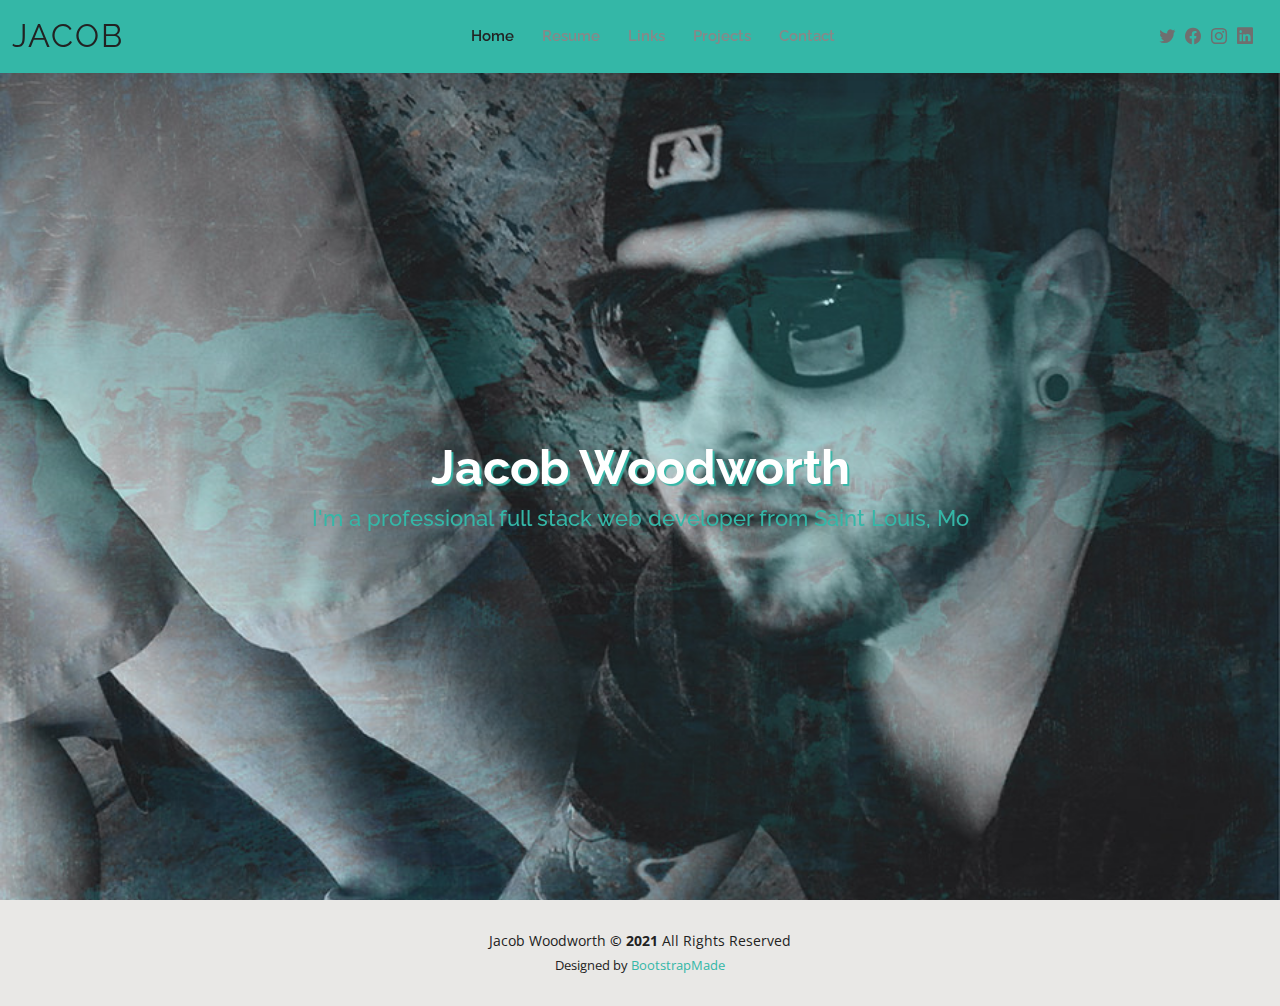
==== commit 525805bd: "Commit Picture Styling" ====
--- a/PersonalSite2/index.html
+++ b/PersonalSite2/index.html
@@ -57,10 +57,10 @@
             </nav><!-- .navbar -->
 
             <div class="header-social-links">
-                <a href="#" class="twitter"><i class="bi bi-twitter"></i></a>
-                <a href="#" class="facebook"><i class="bi bi-facebook"></i></a>
-                <a href="#" class="instagram"><i class="bi bi-instagram"></i></a>
-                <a href="#" class="linkedin"><i class="bi bi-linkedin"></i></i></a>
+                <a href="https://twitter.com/defpointe" class="twitter" target="_blank"><i class="bi bi-twitter"></i></a>
+                <a href="https://www.facebook.com/Jacob.Woodworth.dp" class="facebook" target="_blank"><i class="bi bi-facebook"></i></a>
+                <a href="https://www.instagram.com/defpointe/" class="instagram" target="_blank"><i class="bi bi-instagram"></i></a>
+                <a href="https://www.linkedin.com/in/jwoodworth515/" class="linkedin" target="_blank"><i class="bi bi-linkedin"></i></i></a>
             </div>
 
         </div>
@@ -70,7 +70,7 @@
     <section id="hero" class="d-flex align-items-center">
         <div class="container d-flex flex-column align-items-center" data-aos="zoom-in" data-aos-delay="100">
             <h1>Jacob Woodworth</h1>
-            <h2>I'm a professional web developer from Saint Louis, Mo</h2>
+            <h2>I'm a professional full stack web developer from Saint Louis, Mo</h2>
             <!--<a href="about.html" class="btn-about">About Me</a>-->
         </div>
     </section><!-- End Hero -->
--- a/PersonalSite2/assets/css/style.css
+++ b/PersonalSite2/assets/css/style.css
@@ -411,9 +411,10 @@
 #hero {
     width: 100%;
     height: 100vh;
-    background-image: url('../img/Jake3.jpg');
-    background: url("../img/Jake3.jpg") top right;
+    background-image: url('../img/Jake (1).jpg');
+    background: url('../img/Jake (1).jpg');
     background-size: cover;
+    background-image: url('../img/Jake (1).jpg');
 }
 
 
@@ -1279,3 +1280,7 @@
         #footer .credits a {
             color: #34b7a7;
         }
+
+.abstractImage {
+    background-image: url('../img/Jake2 (1).jpg');
+}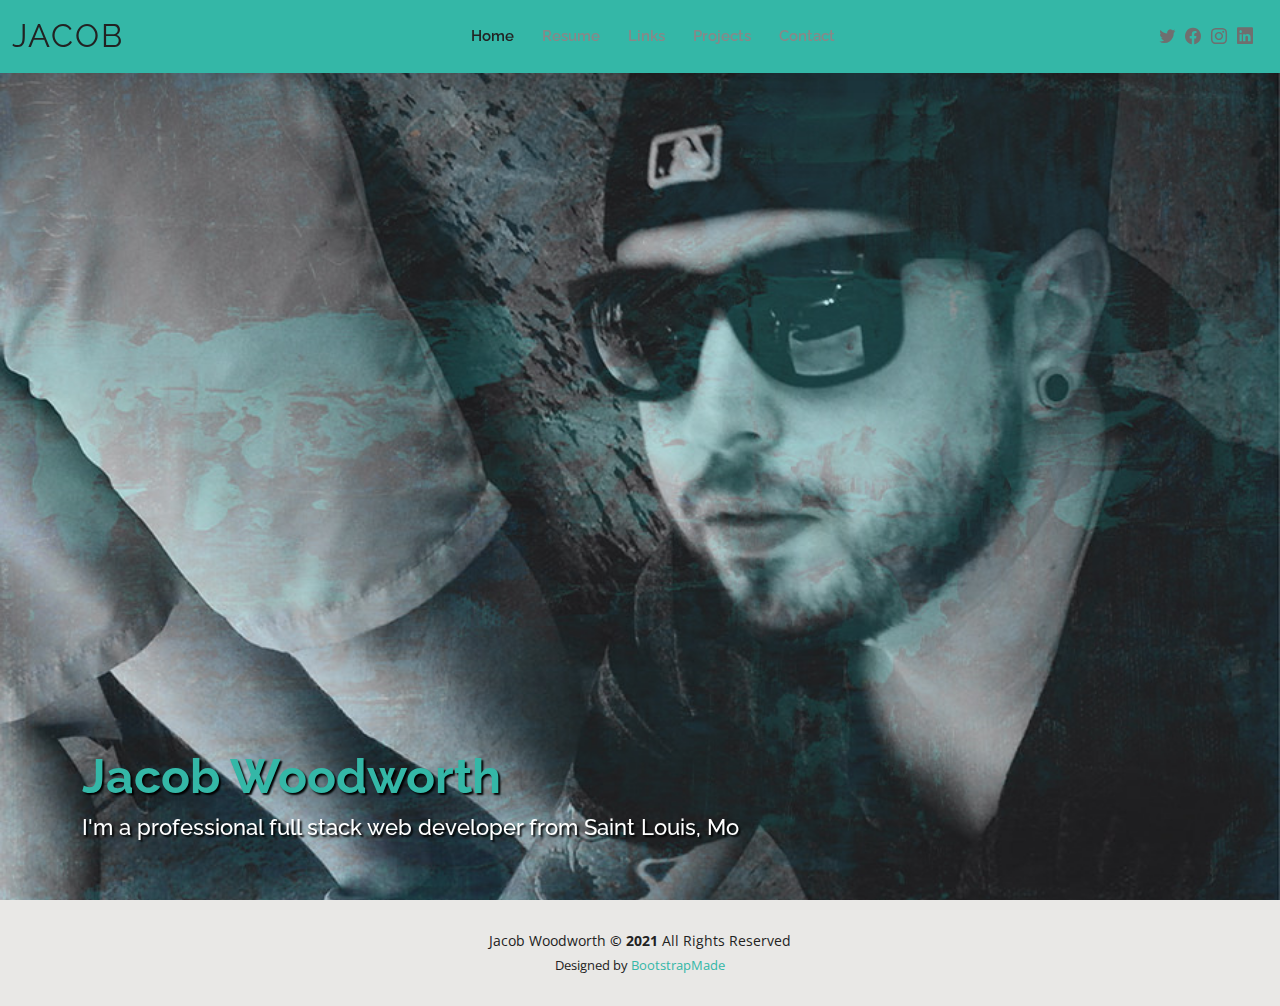
==== commit 62c467b9: "CommitAddingMoreContent" ====
--- a/PersonalSite2/index.html
+++ b/PersonalSite2/index.html
@@ -60,15 +60,15 @@
                 <a href="https://twitter.com/defpointe" class="twitter" target="_blank"><i class="bi bi-twitter"></i></a>
                 <a href="https://www.facebook.com/Jacob.Woodworth.dp" class="facebook" target="_blank"><i class="bi bi-facebook"></i></a>
                 <a href="https://www.instagram.com/defpointe/" class="instagram" target="_blank"><i class="bi bi-instagram"></i></a>
-                <a href="https://www.linkedin.com/in/jwoodworth515/" class="linkedin" target="_blank"><i class="bi bi-linkedin"></i></i></a>
+                <a href="https://www.linkedin.com/in/jwoodworth515/" class="linkedin" target="_blank"><i class="bi bi-linkedin"></i></a>
             </div>
 
         </div>
 
     </header><!-- End Header -->
     <!-- ======= Hero Section ======= -->
-    <section id="hero" class="d-flex align-items-center">
-        <div class="container d-flex flex-column align-items-center" data-aos="zoom-in" data-aos-delay="100">
+    <section id="hero" class="d-flex align-items-end">
+        <div class="container d-flex flex-column align-items" data-aos="zoom-in" data-aos-delay="100">
             <h1>Jacob Woodworth</h1>
             <h2>I'm a professional full stack web developer from Saint Louis, Mo</h2>
             <!--<a href="about.html" class="btn-about">About Me</a>-->
--- a/PersonalSite2/assets/css/style.css
+++ b/PersonalSite2/assets/css/style.css
@@ -412,9 +412,7 @@
     width: 100%;
     height: 100vh;
     background-image: url('../img/Jake (1).jpg');
-    background: url('../img/Jake (1).jpg');
     background-size: cover;
-    background-image: url('../img/Jake (1).jpg');
 }
 
 
@@ -434,14 +432,16 @@
     font-size: 48px;
     font-weight: 700;
     line-height: 56px;
+    color: #34b7a7;
+    text-shadow: 2px 2px 2px #000000;
+}
+
+#hero h2 {
     color: #FFFFFF;
-    text-shadow: 2px 2px 1px #34b7a7;
-}
-
-#hero h2 {
-    color: #34b7a7;
     margin: 10px 0 0 0;
     font-size: 22px;
+    text-shadow: 1px 1px 1px #FFFFFF;
+    text-shadow: 2px 2px 2px #000000;
 }
 
 #hero .btn-about {
@@ -1281,6 +1281,8 @@
             color: #34b7a7;
         }
 
+/*Other Additions*/
+
 .abstractImage {
     background-image: url('../img/Jake2 (1).jpg');
 }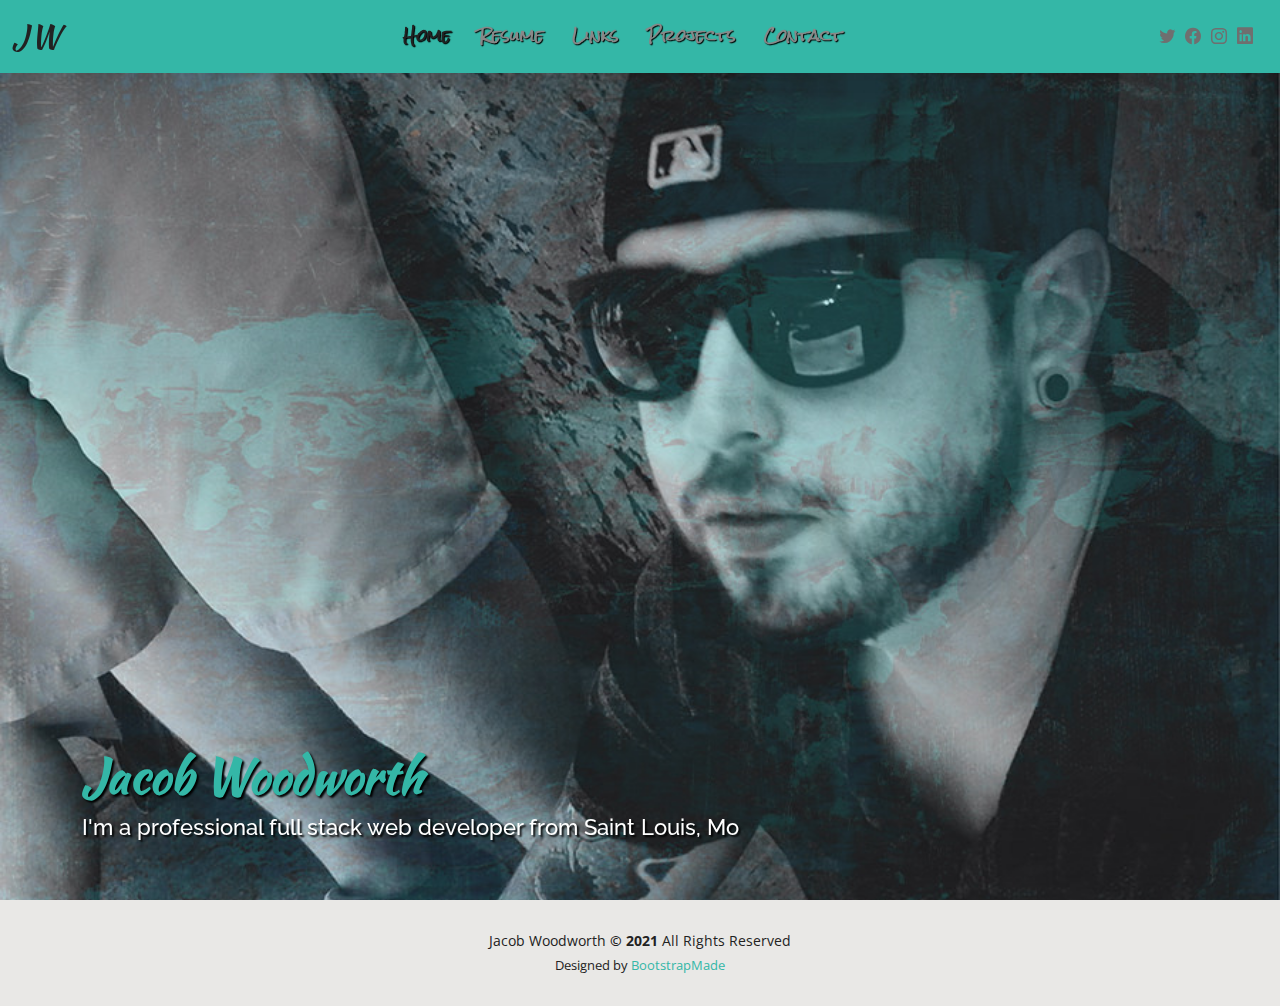
==== commit e57905e2: "Commit HomeWork" ====
--- a/PersonalSite2/index.html
+++ b/PersonalSite2/index.html
@@ -6,15 +6,20 @@
     <meta content="width=device-width, initial-scale=1.0" name="viewport">
 
     <title>Jacob Woodworth Personal Site</title>
-    <meta content="" name="description">
-    <meta content="" name="keywords">
+    <meta content="Personal site containing project, links, and contact information for Jacob Woodworth" name="description">
+    <meta content="Full Stack Web Developer, Creative, Design, Freelance, Portfolio, Jacob Woodworth, Jake Woodworth " name="keywords">
 
     <!-- Favicons -->
-    <link href="assets/img/favicon.png" rel="icon">
-    <link href="assets/img/apple-touch-icon.png" rel="apple-touch-icon">
-
+    <!--<link href="assets/img/favicon.png" rel="icon">
+    <link href="assets/img/apple-touch-icon.png" rel="apple-touch-icon">-->
+    <!--<link rel="apple-touch-icon" sizes="180x180" href="/apple-touch-icon.png">
+    <link rel="icon" type="image/png" sizes="32x32" href="/favicon-32x32.png">
+    <link rel="icon" type="image/png" sizes="16x16" href="/favicon-16x16.png">
+    <link rel="manifest" href="/site.webmanifest">-->
     <!-- Google Fonts -->
     <link href="https://fonts.googleapis.com/css?family=Open+Sans:300,300i,400,400i,600,600i,700,700i|Raleway:300,300i,400,400i,500,500i,600,600i,700,700i|Poppins:300,300i,400,400i,500,500i,600,600i,700,700i" rel="stylesheet">
+    <link rel="preconnect" href="https://fonts.gstatic.com">
+    <link href="https://fonts.googleapis.com/css2?family=Akaya+Kanadaka&family=Rock+Salt&family=Kaushan+Script&family=Cabin+Sketch:wght@700&family=Slackey&display=swap" rel="stylesheet">
 
     <!-- Vendor CSS Files -->
     <link href="assets/vendor/aos/aos.css" rel="stylesheet">
@@ -41,7 +46,7 @@
     <header id="header" class="fixed-top">
         <div class="container-fluid d-flex justify-content-between align-items-center">
 
-            <h1 class="logo me-auto me-lg-0"><a href="index.html">Jacob</a></h1>
+            <h1 class="logo me-auto me-lg-0"><a href="index.html">JW</a></h1>
             <!-- Uncomment below if you prefer to use an image logo -->
             <!-- <a href="index.html" class="logo"><img src="assets/img/logo.png" alt="" class="img-fluid"></a>-->
 
--- a/PersonalSite2/assets/css/style.css
+++ b/PersonalSite2/assets/css/style.css
@@ -23,8 +23,37 @@
         text-decoration: none;
     }
 
-h1, h2, h3, h4, h5, h6 {
+#heroName {
+    font-family: "Kaushan Script";
+}
+
+h1 {
+    font-family: "Kaushan Script";
+}
+
+h2 {
     font-family: "Raleway", sans-serif;
+    text-shadow: 1px 1px 1px #34b7a7;
+}
+
+h3 {
+    font-family: "Rock Salt", sans-serif;
+}
+
+h4 {
+    font-family: "Raleway", sans-serif;
+}
+
+h5 {
+
+}
+
+p {
+    text-shadow: 1px 1px 1px #34b7a7;
+}
+
+li {
+    text-shadow: 1px 1px 1px #000000;
 }
 
 #main {
@@ -199,7 +228,7 @@
         display: flex;
         align-items: center;
         justify-content: space-between;
-        font-family: "Raleway", sans-serif;
+        font-family: "Rock Salt", sans-serif;
         font-size: 15px;
         font-weight: 600;
         color: #888888;
@@ -584,33 +613,6 @@
     }
 }
 
-/*--------------------------------------------------------------
-# About
---------------------------------------------------------------*/
-.about .content h3 {
-    font-weight: 700;
-    font-size: 26px;
-    color: #555555;
-}
-
-.about .content ul {
-    list-style: none;
-    padding: 0;
-}
-
-    .about .content ul li {
-        padding-bottom: 10px;
-    }
-
-    .about .content ul i {
-        font-size: 20px;
-        padding-right: 2px;
-        color: #34b7a7;
-    }
-
-.about .content p:last-child {
-    margin-bottom: 0;
-}
 
 /*--------------------------------------------------------------
 # Skills
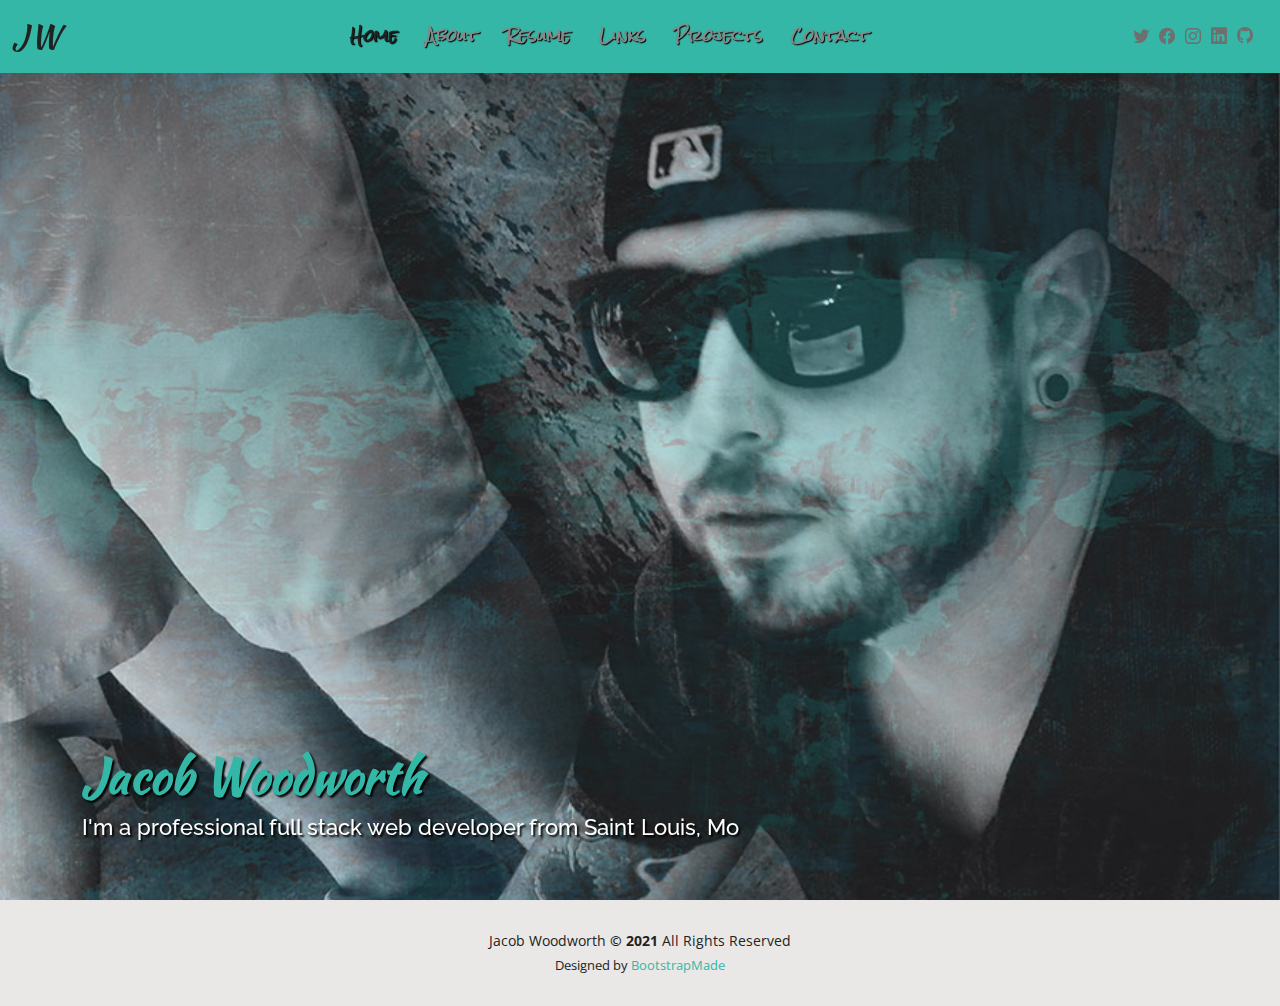
==== commit 691d5306: "CommitCustomizeAboutSection" ====
--- a/PersonalSite2/index.html
+++ b/PersonalSite2/index.html
@@ -10,13 +10,10 @@
     <meta content="Full Stack Web Developer, Creative, Design, Freelance, Portfolio, Jacob Woodworth, Jake Woodworth " name="keywords">
 
     <!-- Favicons -->
-    <!--<link href="assets/img/favicon.png" rel="icon">
-    <link href="assets/img/apple-touch-icon.png" rel="apple-touch-icon">-->
-    <!--<link rel="apple-touch-icon" sizes="180x180" href="/apple-touch-icon.png">
-    <link rel="icon" type="image/png" sizes="32x32" href="/favicon-32x32.png">
-    <link rel="icon" type="image/png" sizes="16x16" href="/favicon-16x16.png">
-    <link rel="manifest" href="/site.webmanifest">-->
-    <!-- Google Fonts -->
+    <link href="assets/img/favicon.png" rel="icon">
+    <link href="assets/img/apple-touch-icon.png" rel="apple-touch-icon">
+
+
     <link href="https://fonts.googleapis.com/css?family=Open+Sans:300,300i,400,400i,600,600i,700,700i|Raleway:300,300i,400,400i,500,500i,600,600i,700,700i|Poppins:300,300i,400,400i,500,500i,600,600i,700,700i" rel="stylesheet">
     <link rel="preconnect" href="https://fonts.gstatic.com">
     <link href="https://fonts.googleapis.com/css2?family=Akaya+Kanadaka&family=Rock+Salt&family=Kaushan+Script&family=Cabin+Sketch:wght@700&family=Slackey&display=swap" rel="stylesheet">
@@ -53,6 +50,7 @@
             <nav id="navbar" class="navbar order-last order-lg-0">
                 <ul>
                     <li><a class="active" href="index.html">Home</a></li>
+                    <li><a href="about.html">About</a></li>
                     <li><a href="resume.html">Resume</a></li>
                     <li><a href="links.html">Links</a></li>
                     <li><a href="projects.html">Projects</a></li>
@@ -66,6 +64,7 @@
                 <a href="https://www.facebook.com/Jacob.Woodworth.dp" class="facebook" target="_blank"><i class="bi bi-facebook"></i></a>
                 <a href="https://www.instagram.com/defpointe/" class="instagram" target="_blank"><i class="bi bi-instagram"></i></a>
                 <a href="https://www.linkedin.com/in/jwoodworth515/" class="linkedin" target="_blank"><i class="bi bi-linkedin"></i></a>
+                <a href="https://github.com/Jwoodworth515" class="github" target="_blank"><i class="bi bi-github"></i></a>
             </div>
 
         </div>
--- a/PersonalSite2/assets/css/style.css
+++ b/PersonalSite2/assets/css/style.css
@@ -33,7 +33,7 @@
 
 h2 {
     font-family: "Raleway", sans-serif;
-    text-shadow: 1px 1px 1px #34b7a7;
+    text-shadow: 2px 2px 2px #34b7a7;
 }
 
 h3 {
@@ -42,10 +42,11 @@
 
 h4 {
     font-family: "Raleway", sans-serif;
+    text-shadow: 1px 1px 1px #000000;
 }
 
 h5 {
-
+    font-family: "Raleway", sans-serif;
 }
 
 p {
@@ -444,7 +445,6 @@
     background-size: cover;
 }
 
-
     #hero .container {
         padding-top: 70px;
         position: relative;
@@ -488,9 +488,15 @@
     background: #34b7a7;
 }
 
-    #hero .btn-about:hover {
-        background: #3dc8b7;
-    }
+#hero .btn-about:hover {
+    background: #3dc8b7;
+
+}
+
+.abstractImage {
+    background-image: url('../img/Jake2 (1).jpg');
+}
+
 
 @media (min-width: 1024px) {
     #hero {
@@ -613,6 +619,33 @@
     }
 }
 
+/*--------------------------------------------------------------
+# About
+--------------------------------------------------------------*/
+.about .content h3 {
+    font-weight: 700;
+    font-size: 26px;
+    color: #555555;
+}
+
+.about .content ul {
+    list-style: none;
+    padding: 0;
+}
+
+    .about .content ul li {
+        padding-bottom: 10px;
+    }
+
+    .about .content ul i {
+        font-size: 20px;
+        padding-right: 2px;
+        color: #34b7a7;
+    }
+
+.about .content p:last-child {
+    margin-bottom: 0;
+}
 
 /*--------------------------------------------------------------
 # Skills
@@ -804,8 +837,13 @@
         border: 2px solid #34b7a7;
     }
 
-/*--------------------------------------------------------------
-# Services
+.nameText {
+    text-shadow: 1px 0px 0px #000000;
+}
+
+
+/*--------------------------------------------------------------
+# Links
 --------------------------------------------------------------*/
 .services .icon-box {
     text-align: center;
@@ -813,6 +851,7 @@
     transition: all ease-in-out 0.3s;
     background: #fff;
     box-shadow: 0px 0 35px 0 rgba(0, 0, 0, 0.08);
+    background-color: lightgray;
 }
 
     .services .icon-box .icon {
@@ -1125,6 +1164,7 @@
 .contact .info {
     width: 100%;
     background: #fff;
+    border: solid black 3px;
 }
 
     .contact .info i {
@@ -1168,6 +1208,7 @@
 .contact .php-email-form {
     width: 100%;
     background: #fff;
+    border: solid black 3px;
 }
 
     .contact .php-email-form .form-group {
@@ -1232,9 +1273,10 @@
 
     .contact .php-email-form button[type="submit"] {
         background: #34b7a7;
-        border: 0;
+        border: solid black 2px;
         padding: 10px 30px 12px 30px;
-        color: #fff;
+        color: #000;
+        font-family: "Rock Salt";
         transition: 0.4s;
         border-radius: 50px;
     }
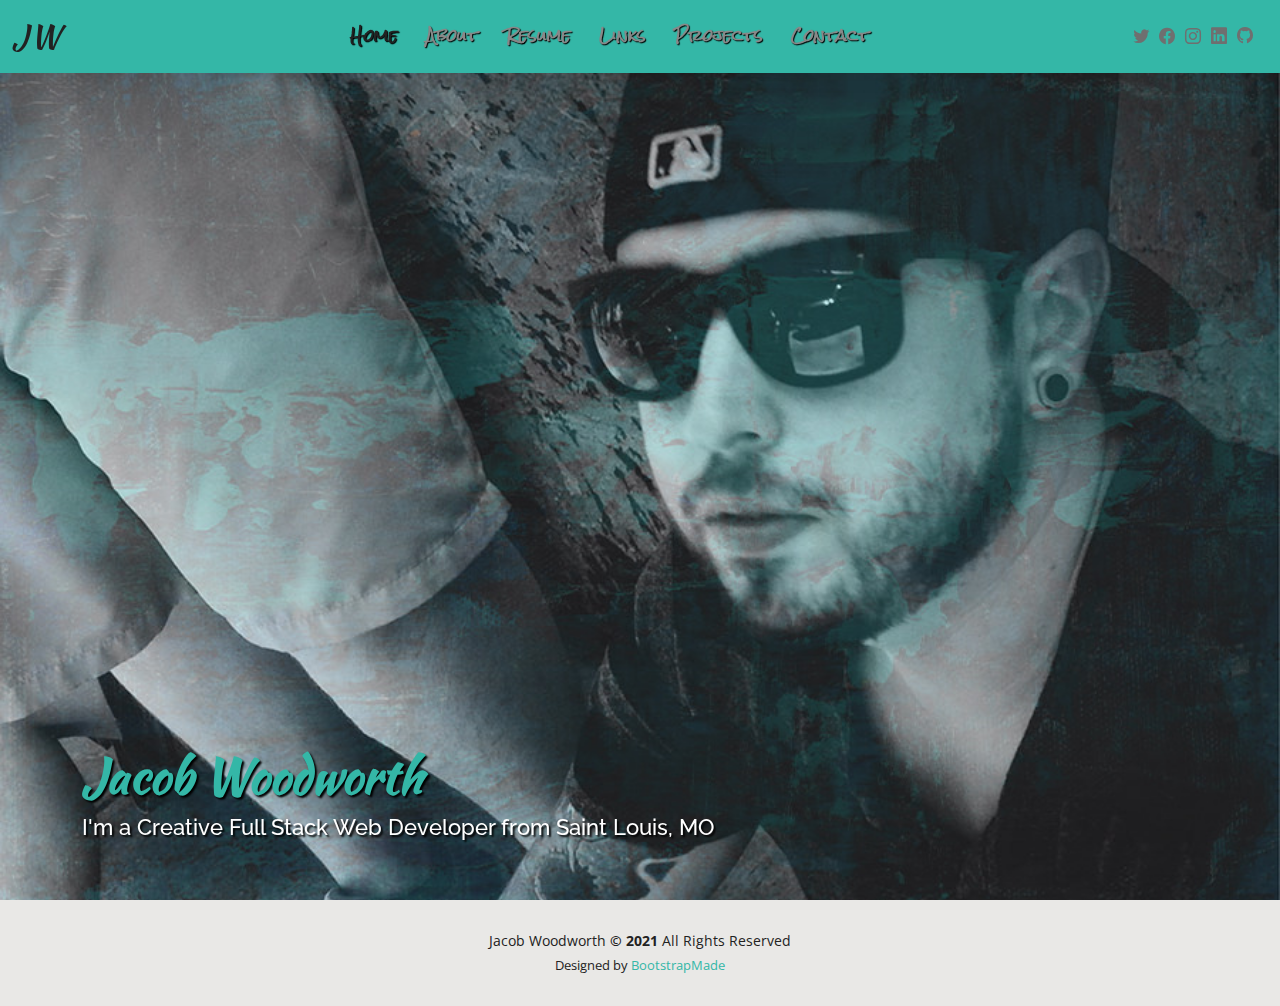
==== commit a75f36db: "H2UpdateCommit" ====
--- a/PersonalSite2/index.html
+++ b/PersonalSite2/index.html
@@ -74,7 +74,7 @@
     <section id="hero" class="d-flex align-items-end">
         <div class="container d-flex flex-column align-items" data-aos="zoom-in" data-aos-delay="100">
             <h1>Jacob Woodworth</h1>
-            <h2>I'm a professional full stack web developer from Saint Louis, Mo</h2>
+            <h2>I'm a Creative Full Stack Web Developer from Saint Louis, MO</h2>
             <!--<a href="about.html" class="btn-about">About Me</a>-->
         </div>
     </section><!-- End Hero -->
--- a/PersonalSite2/assets/css/style.css
+++ b/PersonalSite2/assets/css/style.css
@@ -1329,4 +1329,5 @@
 
 .abstractImage {
     background-image: url('../img/Jake2 (1).jpg');
-}+}
+
